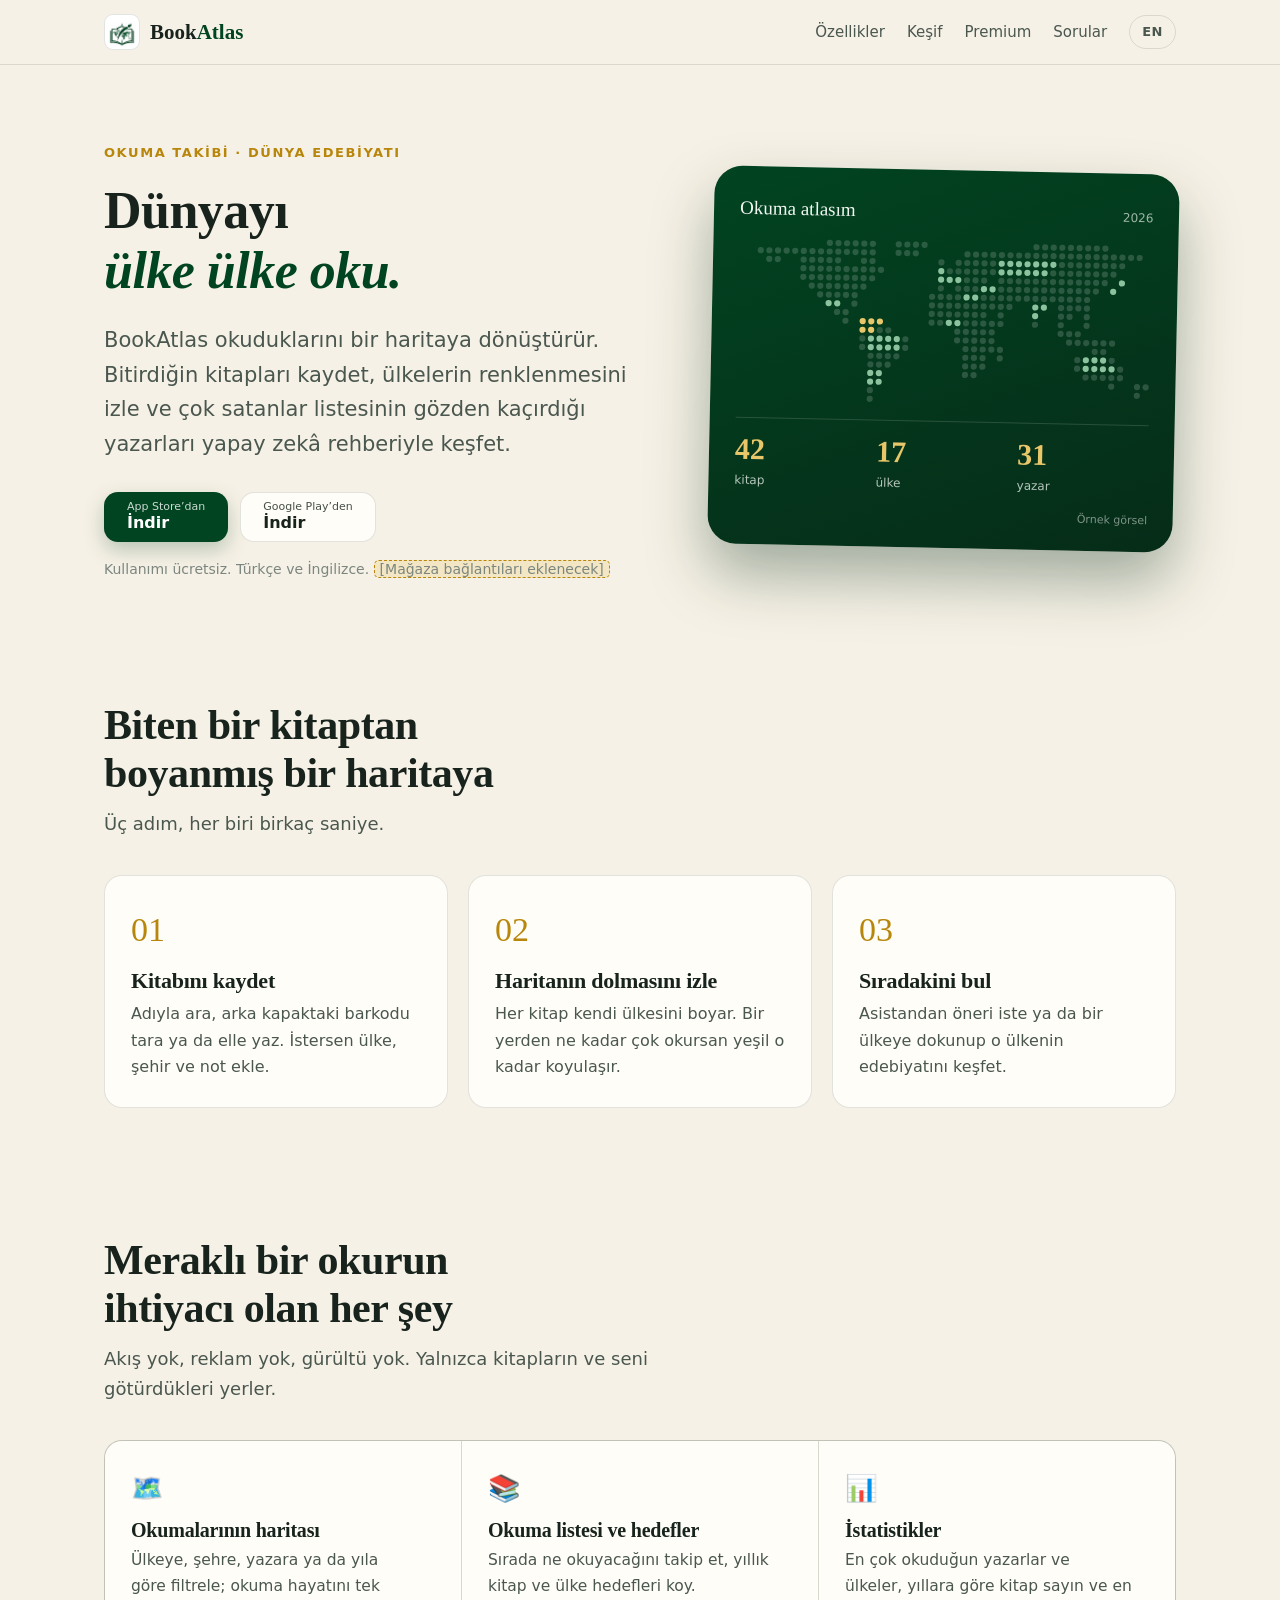
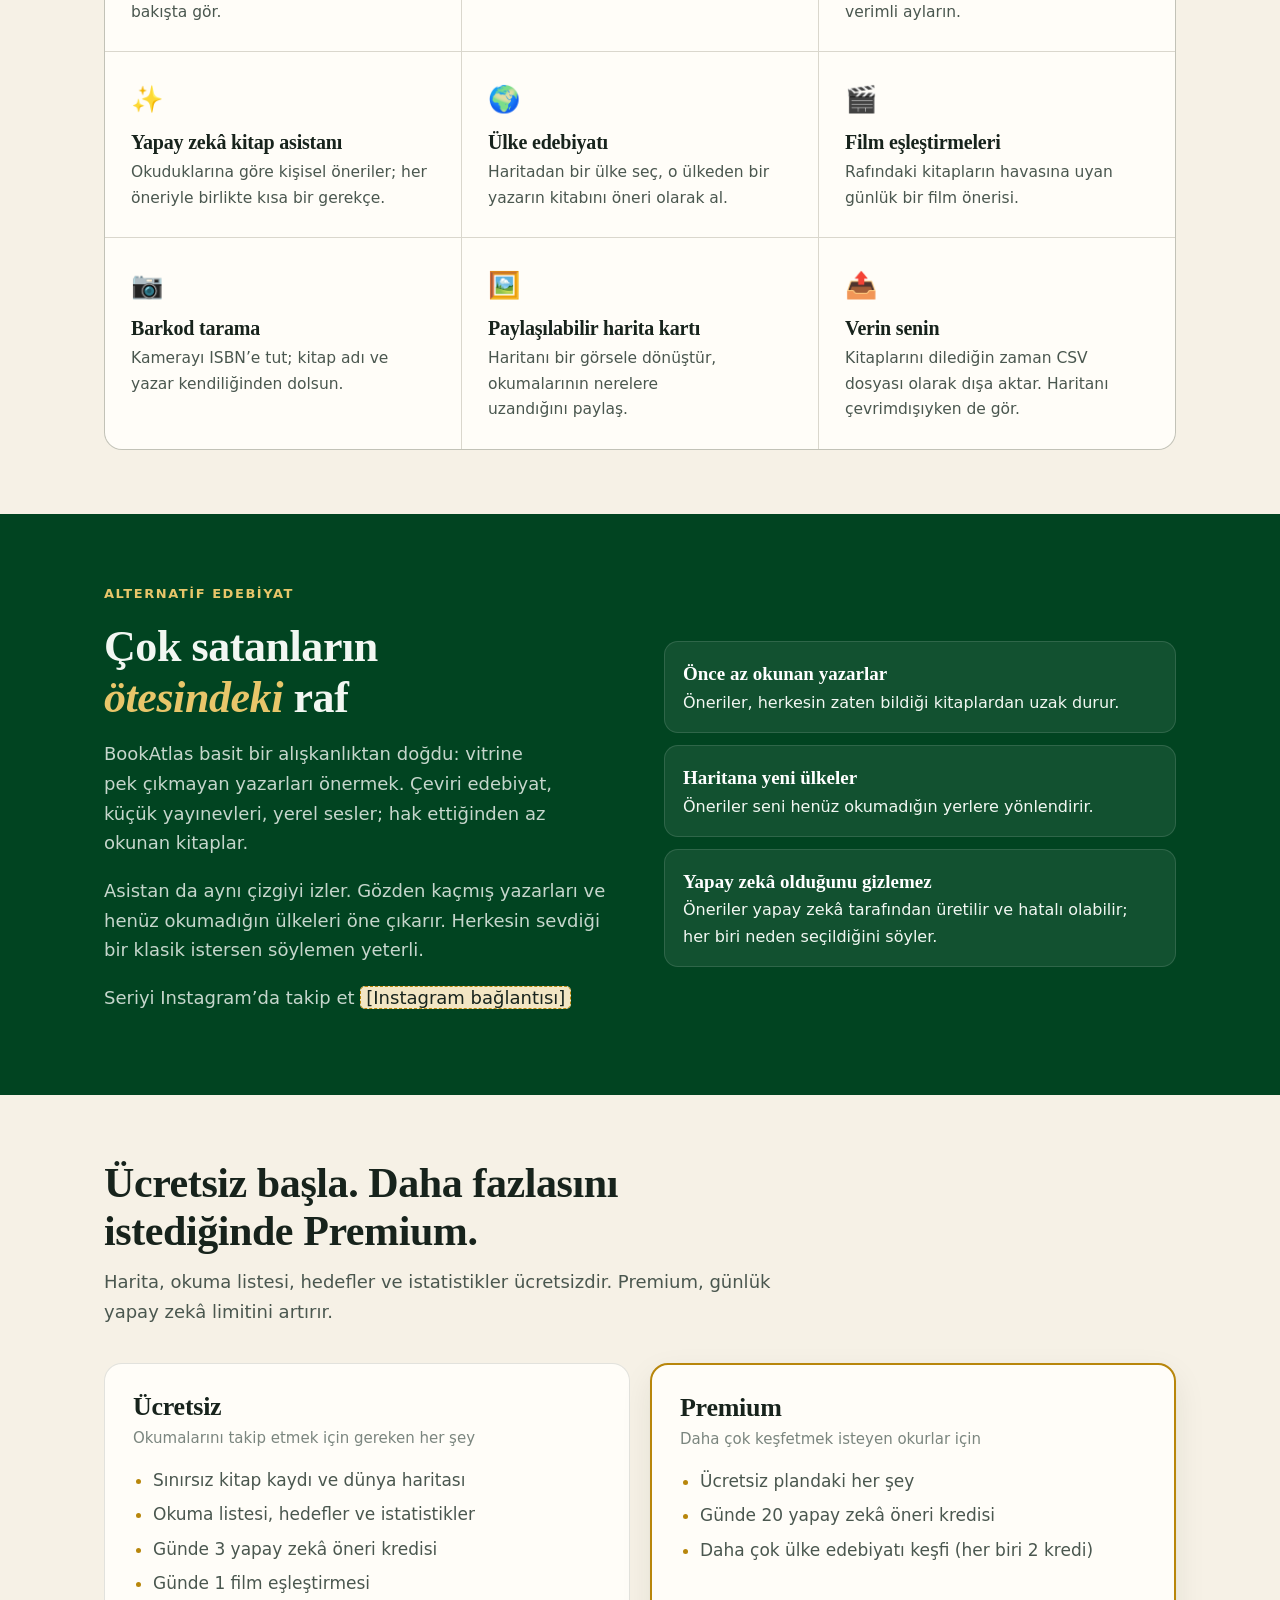
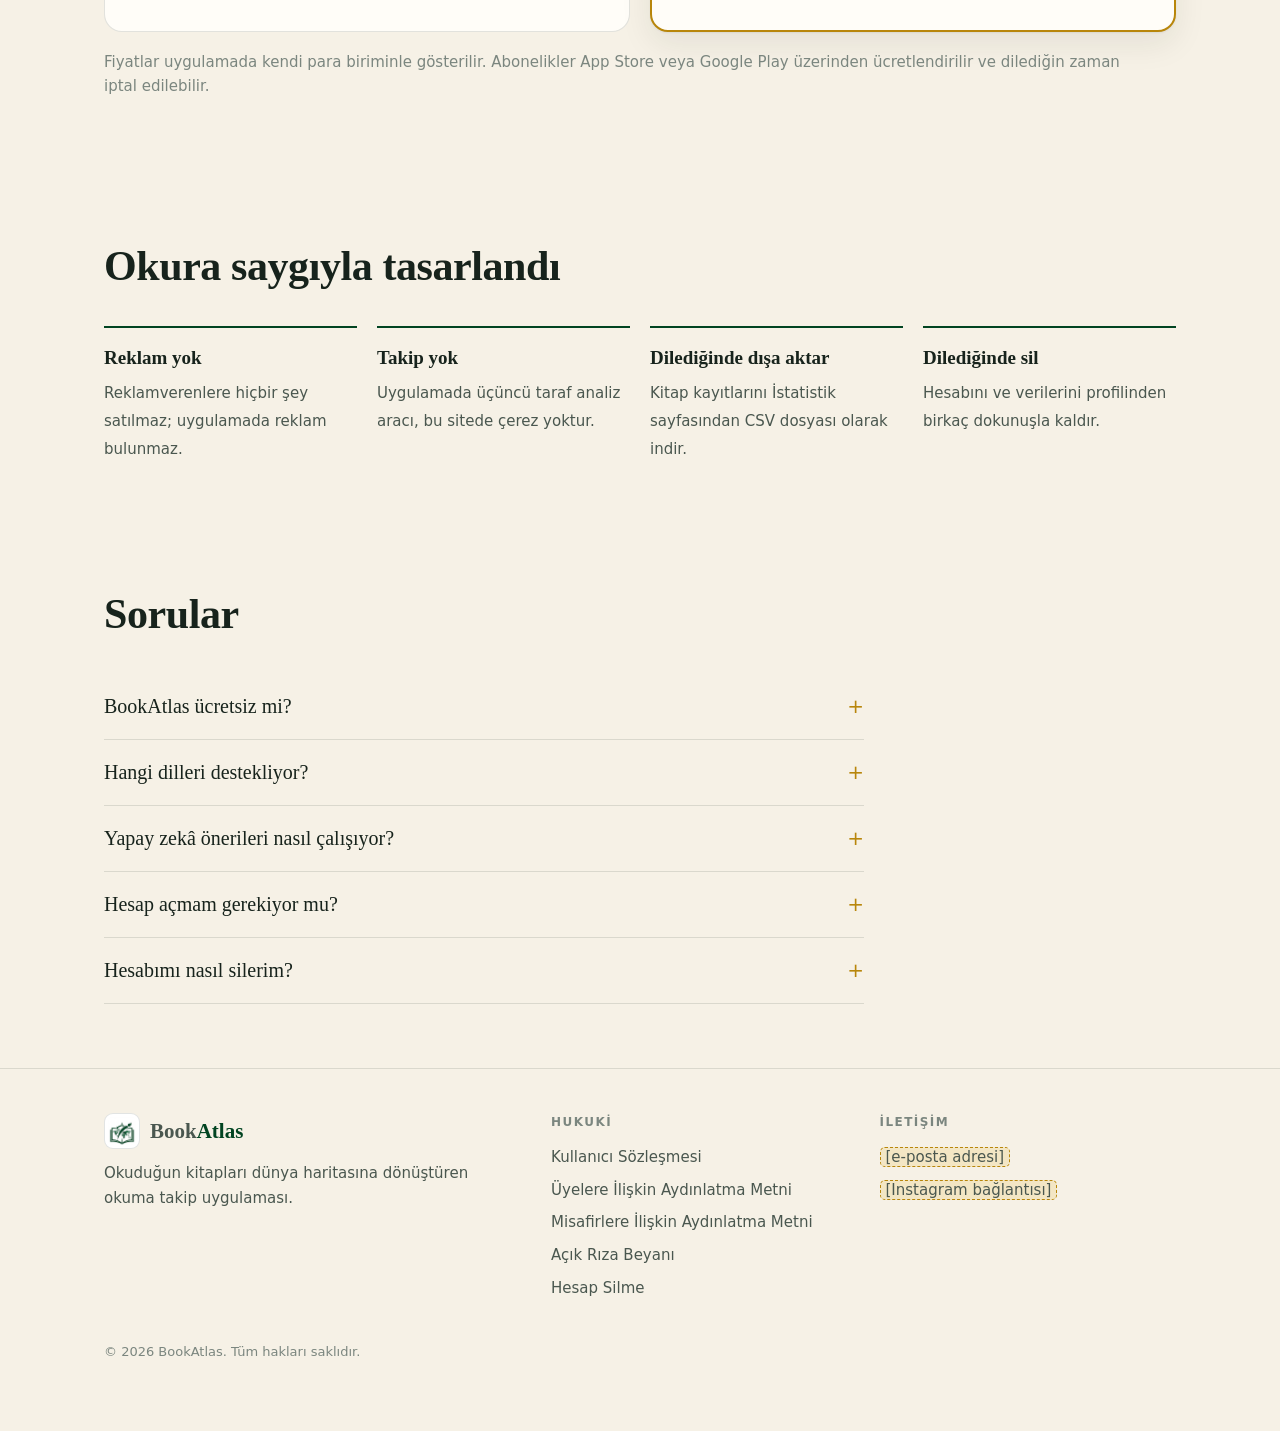
==== tr/index.html @ 4cd2709d "Web sitesi ve yenilenmis hukuki metinler (taslak) - Ingilizce ve Turkce acilis sayfasi; cerez, anali" ====
<!DOCTYPE html>
<html lang="tr">
<head>
<meta charset="utf-8">
<meta name="viewport" content="width=device-width, initial-scale=1">
<title>BookAtlas — Dünyayı ülke ülke oku</title>
<meta name="description" content="Okuduğun kitapları kaydet, dünya haritasının boyanmasını izle ve dünyanın dört bir yanından gözden kaçmış yazarları keşfet.">
<meta property="og:title" content="BookAtlas — Dünyayı ülke ülke oku">
<meta property="og:description" content="Okuduğun kitapları kaydet, dünya haritasının boyanmasını izle ve dünyanın dört bir yanından gözden kaçmış yazarları keşfet.">
<meta property="og:type" content="website">
<meta property="og:image" content="../assets/logo.png">
<meta name="theme-color" content="#014421">
<link rel="icon" href="../assets/icon.png">
<link rel="stylesheet" href="../assets/site.css">
<link rel="alternate" hreflang="en" href="../">
<link rel="alternate" hreflang="tr" href="./">
</head>
<body>
<a class="skip" href="#main">İçeriğe geç</a>

<header class="nav">
  <div class="wrap">
    <a class="brand" href="../tr/"><img src="../assets/icon.png" alt="" width="36" height="36"><span>Book<b>Atlas</b></span></a>
    <nav class="nav-links" aria-label="BookAtlas">
      <a href="#features">Özellikler</a><a href="#discover">Keşif</a><a href="#premium">Premium</a><a href="#faq">Sorular</a>
      <a class="lang" href="../?lang=en" lang="en" aria-label="English">EN</a>
    </nav>
  </div>
</header>
<main id="main">

<section class="hero">
  <div class="wrap">
    <div>
      <span class="eyebrow">Okuma takibi · Dünya edebiyatı</span>
      <h1>Dünyayı<br><em>ülke ülke oku.</em></h1>
      <p class="lede">BookAtlas okuduklarını bir haritaya dönüştürür. Bitirdiğin kitapları kaydet, ülkelerin renklenmesini izle ve çok satanlar listesinin gözden kaçırdığı yazarları yapay zekâ rehberiyle keşfet.</p>
      <div class="cta" id="download">
        <span class="btn btn-primary" aria-disabled="true"><span><small>App Store’dan</small>İndir</span></span>
        <span class="btn btn-ghost" aria-disabled="true"><span><small>Google Play’den</small>İndir</span></span>
      </div>
      <p class="cta-note">Kullanımı ücretsiz. Türkçe ve İngilizce. <mark class="todo">[Mağaza bağlantıları eklenecek]</mark></p>
    </div>
    <figure class="map-card" style="margin:0">
      <header>Okuma atlasım <span>2026</span></header>
      <svg viewBox="0 0 480 190" role="img" aria-hidden="true" focusable="false"><circle cx="105" cy="5" r="3.6" fill="#ffffff" fill-opacity="0.16"/><circle cx="115" cy="5" r="3.6" fill="#ffffff" fill-opacity="0.16"/><circle cx="125" cy="5" r="3.6" fill="#ffffff" fill-opacity="0.16"/><circle cx="135" cy="5" r="3.6" fill="#ffffff" fill-opacity="0.16"/><circle cx="145" cy="5" r="3.6" fill="#ffffff" fill-opacity="0.16"/><circle cx="155" cy="5" r="3.6" fill="#ffffff" fill-opacity="0.16"/><circle cx="185" cy="5" r="3.6" fill="#ffffff" fill-opacity="0.16"/><circle cx="195" cy="5" r="3.6" fill="#ffffff" fill-opacity="0.16"/><circle cx="205" cy="5" r="3.6" fill="#ffffff" fill-opacity="0.16"/><circle cx="215" cy="5" r="3.6" fill="#ffffff" fill-opacity="0.16"/><circle cx="345" cy="5" r="3.6" fill="#ffffff" fill-opacity="0.16"/><circle cx="355" cy="5" r="3.6" fill="#ffffff" fill-opacity="0.16"/><circle cx="365" cy="5" r="3.6" fill="#ffffff" fill-opacity="0.16"/><circle cx="375" cy="5" r="3.6" fill="#ffffff" fill-opacity="0.16"/><circle cx="385" cy="5" r="3.6" fill="#ffffff" fill-opacity="0.16"/><circle cx="395" cy="5" r="3.6" fill="#ffffff" fill-opacity="0.16"/><circle cx="405" cy="5" r="3.6" fill="#ffffff" fill-opacity="0.16"/><circle cx="415" cy="5" r="3.6" fill="#ffffff" fill-opacity="0.16"/><circle cx="425" cy="5" r="3.6" fill="#ffffff" fill-opacity="0.16"/><circle cx="25" cy="15" r="3.6" fill="#ffffff" fill-opacity="0.16"/><circle cx="35" cy="15" r="3.6" fill="#ffffff" fill-opacity="0.16"/><circle cx="45" cy="15" r="3.6" fill="#ffffff" fill-opacity="0.16"/><circle cx="55" cy="15" r="3.6" fill="#ffffff" fill-opacity="0.16"/><circle cx="65" cy="15" r="3.6" fill="#ffffff" fill-opacity="0.16"/><circle cx="75" cy="15" r="3.6" fill="#ffffff" fill-opacity="0.16"/><circle cx="85" cy="15" r="3.6" fill="#ffffff" fill-opacity="0.16"/><circle cx="95" cy="15" r="3.6" fill="#ffffff" fill-opacity="0.16"/><circle cx="105" cy="15" r="3.6" fill="#ffffff" fill-opacity="0.16"/><circle cx="115" cy="15" r="3.6" fill="#ffffff" fill-opacity="0.16"/><circle cx="125" cy="15" r="3.6" fill="#ffffff" fill-opacity="0.16"/><circle cx="135" cy="15" r="3.6" fill="#ffffff" fill-opacity="0.16"/><circle cx="145" cy="15" r="3.6" fill="#ffffff" fill-opacity="0.16"/><circle cx="155" cy="15" r="3.6" fill="#ffffff" fill-opacity="0.16"/><circle cx="185" cy="15" r="3.6" fill="#ffffff" fill-opacity="0.16"/><circle cx="195" cy="15" r="3.6" fill="#ffffff" fill-opacity="0.16"/><circle cx="205" cy="15" r="3.6" fill="#ffffff" fill-opacity="0.16"/><circle cx="265" cy="15" r="3.6" fill="#ffffff" fill-opacity="0.16"/><circle cx="275" cy="15" r="3.6" fill="#ffffff" fill-opacity="0.16"/><circle cx="285" cy="15" r="3.6" fill="#ffffff" fill-opacity="0.16"/><circle cx="295" cy="15" r="3.6" fill="#ffffff" fill-opacity="0.16"/><circle cx="305" cy="15" r="3.6" fill="#ffffff" fill-opacity="0.16"/><circle cx="315" cy="15" r="3.6" fill="#ffffff" fill-opacity="0.16"/><circle cx="325" cy="15" r="3.6" fill="#ffffff" fill-opacity="0.16"/><circle cx="335" cy="15" r="3.6" fill="#ffffff" fill-opacity="0.16"/><circle cx="345" cy="15" r="3.6" fill="#ffffff" fill-opacity="0.16"/><circle cx="355" cy="15" r="3.6" fill="#ffffff" fill-opacity="0.16"/><circle cx="365" cy="15" r="3.6" fill="#ffffff" fill-opacity="0.16"/><circle cx="375" cy="15" r="3.6" fill="#ffffff" fill-opacity="0.16"/><circle cx="385" cy="15" r="3.6" fill="#ffffff" fill-opacity="0.16"/><circle cx="395" cy="15" r="3.6" fill="#ffffff" fill-opacity="0.16"/><circle cx="405" cy="15" r="3.6" fill="#ffffff" fill-opacity="0.16"/><circle cx="415" cy="15" r="3.6" fill="#ffffff" fill-opacity="0.16"/><circle cx="425" cy="15" r="3.6" fill="#ffffff" fill-opacity="0.16"/><circle cx="435" cy="15" r="3.6" fill="#ffffff" fill-opacity="0.16"/><circle cx="445" cy="15" r="3.6" fill="#ffffff" fill-opacity="0.16"/><circle cx="455" cy="15" r="3.6" fill="#ffffff" fill-opacity="0.16"/><circle cx="465" cy="15" r="3.6" fill="#ffffff" fill-opacity="0.16"/><circle cx="35" cy="25" r="3.6" fill="#ffffff" fill-opacity="0.16"/><circle cx="45" cy="25" r="3.6" fill="#ffffff" fill-opacity="0.16"/><circle cx="75" cy="25" r="3.6" fill="#ffffff" fill-opacity="0.16"/><circle cx="85" cy="25" r="3.6" fill="#ffffff" fill-opacity="0.16"/><circle cx="95" cy="25" r="3.6" fill="#ffffff" fill-opacity="0.16"/><circle cx="105" cy="25" r="3.6" fill="#ffffff" fill-opacity="0.16"/><circle cx="115" cy="25" r="3.6" fill="#ffffff" fill-opacity="0.16"/><circle cx="145" cy="25" r="3.6" fill="#ffffff" fill-opacity="0.16"/><circle cx="155" cy="25" r="3.6" fill="#ffffff" fill-opacity="0.16"/><circle cx="235" cy="25" r="3.6" fill="#ffffff" fill-opacity="0.16"/><circle cx="255" cy="25" r="3.6" fill="#ffffff" fill-opacity="0.16"/><circle cx="265" cy="25" r="3.6" fill="#ffffff" fill-opacity="0.16"/><circle cx="275" cy="25" r="3.6" fill="#ffffff" fill-opacity="0.16"/><circle cx="285" cy="25" r="3.6" fill="#ffffff" fill-opacity="0.16"/><circle cx="295" cy="25" r="3.6" fill="#ffffff" fill-opacity="0.16"/><circle cx="305" cy="25" r="3.6" fill="#8dc29e" fill-opacity="1"/><circle cx="315" cy="25" r="3.6" fill="#8dc29e" fill-opacity="1"/><circle cx="325" cy="25" r="3.6" fill="#8dc29e" fill-opacity="1"/><circle cx="335" cy="25" r="3.6" fill="#8dc29e" fill-opacity="1"/><circle cx="345" cy="25" r="3.6" fill="#8dc29e" fill-opacity="1"/><circle cx="355" cy="25" r="3.6" fill="#8dc29e" fill-opacity="1"/><circle cx="365" cy="25" r="3.6" fill="#8dc29e" fill-opacity="1"/><circle cx="375" cy="25" r="3.6" fill="#ffffff" fill-opacity="0.16"/><circle cx="385" cy="25" r="3.6" fill="#ffffff" fill-opacity="0.16"/><circle cx="395" cy="25" r="3.6" fill="#ffffff" fill-opacity="0.16"/><circle cx="405" cy="25" r="3.6" fill="#ffffff" fill-opacity="0.16"/><circle cx="415" cy="25" r="3.6" fill="#ffffff" fill-opacity="0.16"/><circle cx="425" cy="25" r="3.6" fill="#ffffff" fill-opacity="0.16"/><circle cx="435" cy="25" r="3.6" fill="#ffffff" fill-opacity="0.16"/><circle cx="445" cy="25" r="3.6" fill="#ffffff" fill-opacity="0.16"/><circle cx="75" cy="35" r="3.6" fill="#ffffff" fill-opacity="0.16"/><circle cx="85" cy="35" r="3.6" fill="#ffffff" fill-opacity="0.16"/><circle cx="95" cy="35" r="3.6" fill="#ffffff" fill-opacity="0.16"/><circle cx="105" cy="35" r="3.6" fill="#ffffff" fill-opacity="0.16"/><circle cx="115" cy="35" r="3.6" fill="#ffffff" fill-opacity="0.16"/><circle cx="125" cy="35" r="3.6" fill="#ffffff" fill-opacity="0.16"/><circle cx="135" cy="35" r="3.6" fill="#ffffff" fill-opacity="0.16"/><circle cx="145" cy="35" r="3.6" fill="#ffffff" fill-opacity="0.16"/><circle cx="155" cy="35" r="3.6" fill="#ffffff" fill-opacity="0.16"/><circle cx="165" cy="35" r="3.6" fill="#ffffff" fill-opacity="0.16"/><circle cx="235" cy="35" r="3.6" fill="#8dc29e" fill-opacity="1"/><circle cx="245" cy="35" r="3.6" fill="#ffffff" fill-opacity="0.16"/><circle cx="255" cy="35" r="3.6" fill="#ffffff" fill-opacity="0.16"/><circle cx="265" cy="35" r="3.6" fill="#ffffff" fill-opacity="0.16"/><circle cx="275" cy="35" r="3.6" fill="#ffffff" fill-opacity="0.16"/><circle cx="285" cy="35" r="3.6" fill="#ffffff" fill-opacity="0.16"/><circle cx="295" cy="35" r="3.6" fill="#ffffff" fill-opacity="0.16"/><circle cx="305" cy="35" r="3.6" fill="#8dc29e" fill-opacity="1"/><circle cx="315" cy="35" r="3.6" fill="#8dc29e" fill-opacity="1"/><circle cx="325" cy="35" r="3.6" fill="#8dc29e" fill-opacity="1"/><circle cx="335" cy="35" r="3.6" fill="#8dc29e" fill-opacity="1"/><circle cx="345" cy="35" r="3.6" fill="#8dc29e" fill-opacity="1"/><circle cx="355" cy="35" r="3.6" fill="#8dc29e" fill-opacity="1"/><circle cx="365" cy="35" r="3.6" fill="#ffffff" fill-opacity="0.16"/><circle cx="375" cy="35" r="3.6" fill="#ffffff" fill-opacity="0.16"/><circle cx="385" cy="35" r="3.6" fill="#ffffff" fill-opacity="0.16"/><circle cx="395" cy="35" r="3.6" fill="#ffffff" fill-opacity="0.16"/><circle cx="405" cy="35" r="3.6" fill="#ffffff" fill-opacity="0.16"/><circle cx="415" cy="35" r="3.6" fill="#ffffff" fill-opacity="0.16"/><circle cx="425" cy="35" r="3.6" fill="#ffffff" fill-opacity="0.16"/><circle cx="435" cy="35" r="3.6" fill="#ffffff" fill-opacity="0.16"/><circle cx="75" cy="45" r="3.6" fill="#ffffff" fill-opacity="0.16"/><circle cx="85" cy="45" r="3.6" fill="#ffffff" fill-opacity="0.16"/><circle cx="95" cy="45" r="3.6" fill="#ffffff" fill-opacity="0.16"/><circle cx="105" cy="45" r="3.6" fill="#ffffff" fill-opacity="0.16"/><circle cx="115" cy="45" r="3.6" fill="#ffffff" fill-opacity="0.16"/><circle cx="125" cy="45" r="3.6" fill="#ffffff" fill-opacity="0.16"/><circle cx="135" cy="45" r="3.6" fill="#ffffff" fill-opacity="0.16"/><circle cx="145" cy="45" r="3.6" fill="#ffffff" fill-opacity="0.16"/><circle cx="155" cy="45" r="3.6" fill="#ffffff" fill-opacity="0.16"/><circle cx="235" cy="45" r="3.6" fill="#8dc29e" fill-opacity="1"/><circle cx="245" cy="45" r="3.6" fill="#8dc29e" fill-opacity="1"/><circle cx="255" cy="45" r="3.6" fill="#8dc29e" fill-opacity="1"/><circle cx="265" cy="45" r="3.6" fill="#ffffff" fill-opacity="0.16"/><circle cx="275" cy="45" r="3.6" fill="#ffffff" fill-opacity="0.16"/><circle cx="285" cy="45" r="3.6" fill="#ffffff" fill-opacity="0.16"/><circle cx="305" cy="45" r="3.6" fill="#ffffff" fill-opacity="0.16"/><circle cx="315" cy="45" r="3.6" fill="#ffffff" fill-opacity="0.16"/><circle cx="325" cy="45" r="3.6" fill="#ffffff" fill-opacity="0.16"/><circle cx="335" cy="45" r="3.6" fill="#ffffff" fill-opacity="0.16"/><circle cx="345" cy="45" r="3.6" fill="#ffffff" fill-opacity="0.16"/><circle cx="355" cy="45" r="3.6" fill="#ffffff" fill-opacity="0.16"/><circle cx="365" cy="45" r="3.6" fill="#ffffff" fill-opacity="0.16"/><circle cx="375" cy="45" r="3.6" fill="#ffffff" fill-opacity="0.16"/><circle cx="385" cy="45" r="3.6" fill="#ffffff" fill-opacity="0.16"/><circle cx="395" cy="45" r="3.6" fill="#ffffff" fill-opacity="0.16"/><circle cx="405" cy="45" r="3.6" fill="#ffffff" fill-opacity="0.16"/><circle cx="415" cy="45" r="3.6" fill="#ffffff" fill-opacity="0.16"/><circle cx="425" cy="45" r="3.6" fill="#ffffff" fill-opacity="0.16"/><circle cx="445" cy="45" r="3.6" fill="#8dc29e" fill-opacity="1"/><circle cx="85" cy="55" r="3.6" fill="#ffffff" fill-opacity="0.16"/><circle cx="95" cy="55" r="3.6" fill="#ffffff" fill-opacity="0.16"/><circle cx="105" cy="55" r="3.6" fill="#ffffff" fill-opacity="0.16"/><circle cx="115" cy="55" r="3.6" fill="#ffffff" fill-opacity="0.16"/><circle cx="125" cy="55" r="3.6" fill="#ffffff" fill-opacity="0.16"/><circle cx="135" cy="55" r="3.6" fill="#ffffff" fill-opacity="0.16"/><circle cx="145" cy="55" r="3.6" fill="#ffffff" fill-opacity="0.16"/><circle cx="235" cy="55" r="3.6" fill="#ffffff" fill-opacity="0.16"/><circle cx="255" cy="55" r="3.6" fill="#ffffff" fill-opacity="0.16"/><circle cx="265" cy="55" r="3.6" fill="#ffffff" fill-opacity="0.16"/><circle cx="275" cy="55" r="3.6" fill="#ffffff" fill-opacity="0.16"/><circle cx="285" cy="55" r="3.6" fill="#8dc29e" fill-opacity="1"/><circle cx="295" cy="55" r="3.6" fill="#8dc29e" fill-opacity="1"/><circle cx="305" cy="55" r="3.6" fill="#ffffff" fill-opacity="0.16"/><circle cx="315" cy="55" r="3.6" fill="#ffffff" fill-opacity="0.16"/><circle cx="325" cy="55" r="3.6" fill="#ffffff" fill-opacity="0.16"/><circle cx="335" cy="55" r="3.6" fill="#ffffff" fill-opacity="0.16"/><circle cx="345" cy="55" r="3.6" fill="#ffffff" fill-opacity="0.16"/><circle cx="355" cy="55" r="3.6" fill="#ffffff" fill-opacity="0.16"/><circle cx="365" cy="55" r="3.6" fill="#ffffff" fill-opacity="0.16"/><circle cx="375" cy="55" r="3.6" fill="#ffffff" fill-opacity="0.16"/><circle cx="385" cy="55" r="3.6" fill="#ffffff" fill-opacity="0.16"/><circle cx="395" cy="55" r="3.6" fill="#ffffff" fill-opacity="0.16"/><circle cx="405" cy="55" r="3.6" fill="#ffffff" fill-opacity="0.16"/><circle cx="415" cy="55" r="3.6" fill="#ffffff" fill-opacity="0.16"/><circle cx="435" cy="55" r="3.6" fill="#8dc29e" fill-opacity="1"/><circle cx="95" cy="65" r="3.6" fill="#ffffff" fill-opacity="0.16"/><circle cx="105" cy="65" r="3.6" fill="#ffffff" fill-opacity="0.16"/><circle cx="115" cy="65" r="3.6" fill="#ffffff" fill-opacity="0.16"/><circle cx="125" cy="65" r="3.6" fill="#ffffff" fill-opacity="0.16"/><circle cx="135" cy="65" r="3.6" fill="#ffffff" fill-opacity="0.16"/><circle cx="225" cy="65" r="3.6" fill="#ffffff" fill-opacity="0.16"/><circle cx="235" cy="65" r="3.6" fill="#ffffff" fill-opacity="0.16"/><circle cx="245" cy="65" r="3.6" fill="#ffffff" fill-opacity="0.16"/><circle cx="255" cy="65" r="3.6" fill="#ffffff" fill-opacity="0.16"/><circle cx="265" cy="65" r="3.6" fill="#8dc29e" fill-opacity="1"/><circle cx="275" cy="65" r="3.6" fill="#8dc29e" fill-opacity="1"/><circle cx="285" cy="65" r="3.6" fill="#ffffff" fill-opacity="0.16"/><circle cx="295" cy="65" r="3.6" fill="#ffffff" fill-opacity="0.16"/><circle cx="305" cy="65" r="3.6" fill="#ffffff" fill-opacity="0.16"/><circle cx="315" cy="65" r="3.6" fill="#ffffff" fill-opacity="0.16"/><circle cx="325" cy="65" r="3.6" fill="#ffffff" fill-opacity="0.16"/><circle cx="335" cy="65" r="3.6" fill="#ffffff" fill-opacity="0.16"/><circle cx="345" cy="65" r="3.6" fill="#ffffff" fill-opacity="0.16"/><circle cx="355" cy="65" r="3.6" fill="#ffffff" fill-opacity="0.16"/><circle cx="365" cy="65" r="3.6" fill="#ffffff" fill-opacity="0.16"/><circle cx="375" cy="65" r="3.6" fill="#ffffff" fill-opacity="0.16"/><circle cx="385" cy="65" r="3.6" fill="#ffffff" fill-opacity="0.16"/><circle cx="395" cy="65" r="3.6" fill="#ffffff" fill-opacity="0.16"/><circle cx="405" cy="65" r="3.6" fill="#ffffff" fill-opacity="0.16"/><circle cx="105" cy="75" r="3.6" fill="#8dc29e" fill-opacity="1"/><circle cx="115" cy="75" r="3.6" fill="#8dc29e" fill-opacity="1"/><circle cx="135" cy="75" r="3.6" fill="#ffffff" fill-opacity="0.16"/><circle cx="225" cy="75" r="3.6" fill="#ffffff" fill-opacity="0.16"/><circle cx="235" cy="75" r="3.6" fill="#ffffff" fill-opacity="0.16"/><circle cx="245" cy="75" r="3.6" fill="#ffffff" fill-opacity="0.16"/><circle cx="255" cy="75" r="3.6" fill="#ffffff" fill-opacity="0.16"/><circle cx="265" cy="75" r="3.6" fill="#ffffff" fill-opacity="0.16"/><circle cx="275" cy="75" r="3.6" fill="#ffffff" fill-opacity="0.16"/><circle cx="285" cy="75" r="3.6" fill="#ffffff" fill-opacity="0.16"/><circle cx="295" cy="75" r="3.6" fill="#ffffff" fill-opacity="0.16"/><circle cx="305" cy="75" r="3.6" fill="#ffffff" fill-opacity="0.16"/><circle cx="315" cy="75" r="3.6" fill="#ffffff" fill-opacity="0.16"/><circle cx="345" cy="75" r="3.6" fill="#8dc29e" fill-opacity="1"/><circle cx="355" cy="75" r="3.6" fill="#8dc29e" fill-opacity="1"/><circle cx="375" cy="75" r="3.6" fill="#ffffff" fill-opacity="0.16"/><circle cx="385" cy="75" r="3.6" fill="#ffffff" fill-opacity="0.16"/><circle cx="395" cy="75" r="3.6" fill="#ffffff" fill-opacity="0.16"/><circle cx="405" cy="75" r="3.6" fill="#ffffff" fill-opacity="0.16"/><circle cx="115" cy="85" r="3.6" fill="#ffffff" fill-opacity="0.16"/><circle cx="125" cy="85" r="3.6" fill="#ffffff" fill-opacity="0.16"/><circle cx="225" cy="85" r="3.6" fill="#ffffff" fill-opacity="0.16"/><circle cx="235" cy="85" r="3.6" fill="#ffffff" fill-opacity="0.16"/><circle cx="245" cy="85" r="3.6" fill="#ffffff" fill-opacity="0.16"/><circle cx="255" cy="85" r="3.6" fill="#ffffff" fill-opacity="0.16"/><circle cx="265" cy="85" r="3.6" fill="#ffffff" fill-opacity="0.16"/><circle cx="275" cy="85" r="3.6" fill="#ffffff" fill-opacity="0.16"/><circle cx="285" cy="85" r="3.6" fill="#ffffff" fill-opacity="0.16"/><circle cx="305" cy="85" r="3.6" fill="#ffffff" fill-opacity="0.16"/><circle cx="345" cy="85" r="3.6" fill="#8dc29e" fill-opacity="1"/><circle cx="375" cy="85" r="3.6" fill="#ffffff" fill-opacity="0.16"/><circle cx="385" cy="85" r="3.6" fill="#ffffff" fill-opacity="0.16"/><circle cx="405" cy="85" r="3.6" fill="#ffffff" fill-opacity="0.16"/><circle cx="125" cy="95" r="3.6" fill="#ffffff" fill-opacity="0.16"/><circle cx="145" cy="95" r="3.6" fill="#e8c66a" fill-opacity="1"/><circle cx="155" cy="95" r="3.6" fill="#e8c66a" fill-opacity="1"/><circle cx="165" cy="95" r="3.6" fill="#e8c66a" fill-opacity="1"/><circle cx="225" cy="95" r="3.6" fill="#ffffff" fill-opacity="0.16"/><circle cx="235" cy="95" r="3.6" fill="#ffffff" fill-opacity="0.16"/><circle cx="245" cy="95" r="3.6" fill="#8dc29e" fill-opacity="1"/><circle cx="255" cy="95" r="3.6" fill="#8dc29e" fill-opacity="1"/><circle cx="265" cy="95" r="3.6" fill="#ffffff" fill-opacity="0.16"/><circle cx="275" cy="95" r="3.6" fill="#ffffff" fill-opacity="0.16"/><circle cx="285" cy="95" r="3.6" fill="#ffffff" fill-opacity="0.16"/><circle cx="295" cy="95" r="3.6" fill="#ffffff" fill-opacity="0.16"/><circle cx="305" cy="95" r="3.6" fill="#ffffff" fill-opacity="0.16"/><circle cx="345" cy="95" r="3.6" fill="#ffffff" fill-opacity="0.16"/><circle cx="375" cy="95" r="3.6" fill="#ffffff" fill-opacity="0.16"/><circle cx="405" cy="95" r="3.6" fill="#ffffff" fill-opacity="0.16"/><circle cx="145" cy="105" r="3.6" fill="#e8c66a" fill-opacity="1"/><circle cx="155" cy="105" r="3.6" fill="#e8c66a" fill-opacity="1"/><circle cx="165" cy="105" r="3.6" fill="#ffffff" fill-opacity="0.16"/><circle cx="175" cy="105" r="3.6" fill="#ffffff" fill-opacity="0.16"/><circle cx="255" cy="105" r="3.6" fill="#ffffff" fill-opacity="0.16"/><circle cx="265" cy="105" r="3.6" fill="#ffffff" fill-opacity="0.16"/><circle cx="275" cy="105" r="3.6" fill="#ffffff" fill-opacity="0.16"/><circle cx="285" cy="105" r="3.6" fill="#ffffff" fill-opacity="0.16"/><circle cx="295" cy="105" r="3.6" fill="#ffffff" fill-opacity="0.16"/><circle cx="375" cy="105" r="3.6" fill="#ffffff" fill-opacity="0.16"/><circle cx="385" cy="105" r="3.6" fill="#ffffff" fill-opacity="0.16"/><circle cx="395" cy="105" r="3.6" fill="#ffffff" fill-opacity="0.16"/><circle cx="145" cy="115" r="3.6" fill="#ffffff" fill-opacity="0.16"/><circle cx="155" cy="115" r="3.6" fill="#8dc29e" fill-opacity="1"/><circle cx="165" cy="115" r="3.6" fill="#8dc29e" fill-opacity="1"/><circle cx="175" cy="115" r="3.6" fill="#8dc29e" fill-opacity="1"/><circle cx="185" cy="115" r="3.6" fill="#8dc29e" fill-opacity="1"/><circle cx="195" cy="115" r="3.6" fill="#ffffff" fill-opacity="0.16"/><circle cx="255" cy="115" r="3.6" fill="#ffffff" fill-opacity="0.16"/><circle cx="265" cy="115" r="3.6" fill="#ffffff" fill-opacity="0.16"/><circle cx="275" cy="115" r="3.6" fill="#ffffff" fill-opacity="0.16"/><circle cx="285" cy="115" r="3.6" fill="#ffffff" fill-opacity="0.16"/><circle cx="295" cy="115" r="3.6" fill="#ffffff" fill-opacity="0.16"/><circle cx="385" cy="115" r="3.6" fill="#ffffff" fill-opacity="0.16"/><circle cx="395" cy="115" r="3.6" fill="#ffffff" fill-opacity="0.16"/><circle cx="405" cy="115" r="3.6" fill="#ffffff" fill-opacity="0.16"/><circle cx="415" cy="115" r="3.6" fill="#ffffff" fill-opacity="0.16"/><circle cx="425" cy="115" r="3.6" fill="#ffffff" fill-opacity="0.16"/><circle cx="435" cy="115" r="3.6" fill="#ffffff" fill-opacity="0.16"/><circle cx="145" cy="125" r="3.6" fill="#ffffff" fill-opacity="0.16"/><circle cx="155" cy="125" r="3.6" fill="#8dc29e" fill-opacity="1"/><circle cx="165" cy="125" r="3.6" fill="#8dc29e" fill-opacity="1"/><circle cx="175" cy="125" r="3.6" fill="#8dc29e" fill-opacity="1"/><circle cx="185" cy="125" r="3.6" fill="#8dc29e" fill-opacity="1"/><circle cx="195" cy="125" r="3.6" fill="#ffffff" fill-opacity="0.16"/><circle cx="265" cy="125" r="3.6" fill="#ffffff" fill-opacity="0.16"/><circle cx="275" cy="125" r="3.6" fill="#ffffff" fill-opacity="0.16"/><circle cx="285" cy="125" r="3.6" fill="#ffffff" fill-opacity="0.16"/><circle cx="295" cy="125" r="3.6" fill="#ffffff" fill-opacity="0.16"/><circle cx="305" cy="125" r="3.6" fill="#ffffff" fill-opacity="0.16"/><circle cx="415" cy="125" r="3.6" fill="#ffffff" fill-opacity="0.16"/><circle cx="425" cy="125" r="3.6" fill="#ffffff" fill-opacity="0.16"/><circle cx="155" cy="135" r="3.6" fill="#ffffff" fill-opacity="0.16"/><circle cx="165" cy="135" r="3.6" fill="#ffffff" fill-opacity="0.16"/><circle cx="175" cy="135" r="3.6" fill="#ffffff" fill-opacity="0.16"/><circle cx="185" cy="135" r="3.6" fill="#ffffff" fill-opacity="0.16"/><circle cx="265" cy="135" r="3.6" fill="#ffffff" fill-opacity="0.16"/><circle cx="275" cy="135" r="3.6" fill="#ffffff" fill-opacity="0.16"/><circle cx="285" cy="135" r="3.6" fill="#ffffff" fill-opacity="0.16"/><circle cx="305" cy="135" r="3.6" fill="#ffffff" fill-opacity="0.16"/><circle cx="395" cy="135" r="3.6" fill="#ffffff" fill-opacity="0.16"/><circle cx="405" cy="135" r="3.6" fill="#8dc29e" fill-opacity="1"/><circle cx="415" cy="135" r="3.6" fill="#8dc29e" fill-opacity="1"/><circle cx="425" cy="135" r="3.6" fill="#8dc29e" fill-opacity="1"/><circle cx="435" cy="135" r="3.6" fill="#ffffff" fill-opacity="0.16"/><circle cx="155" cy="145" r="3.6" fill="#ffffff" fill-opacity="0.16"/><circle cx="165" cy="145" r="3.6" fill="#ffffff" fill-opacity="0.16"/><circle cx="175" cy="145" r="3.6" fill="#ffffff" fill-opacity="0.16"/><circle cx="265" cy="145" r="3.6" fill="#ffffff" fill-opacity="0.16"/><circle cx="275" cy="145" r="3.6" fill="#ffffff" fill-opacity="0.16"/><circle cx="285" cy="145" r="3.6" fill="#ffffff" fill-opacity="0.16"/><circle cx="395" cy="145" r="3.6" fill="#ffffff" fill-opacity="0.16"/><circle cx="405" cy="145" r="3.6" fill="#8dc29e" fill-opacity="1"/><circle cx="415" cy="145" r="3.6" fill="#8dc29e" fill-opacity="1"/><circle cx="425" cy="145" r="3.6" fill="#8dc29e" fill-opacity="1"/><circle cx="435" cy="145" r="3.6" fill="#8dc29e" fill-opacity="1"/><circle cx="445" cy="145" r="3.6" fill="#ffffff" fill-opacity="0.16"/><circle cx="155" cy="155" r="3.6" fill="#8dc29e" fill-opacity="1"/><circle cx="165" cy="155" r="3.6" fill="#8dc29e" fill-opacity="1"/><circle cx="265" cy="155" r="3.6" fill="#ffffff" fill-opacity="0.16"/><circle cx="275" cy="155" r="3.6" fill="#ffffff" fill-opacity="0.16"/><circle cx="405" cy="155" r="3.6" fill="#ffffff" fill-opacity="0.16"/><circle cx="415" cy="155" r="3.6" fill="#ffffff" fill-opacity="0.16"/><circle cx="425" cy="155" r="3.6" fill="#ffffff" fill-opacity="0.16"/><circle cx="435" cy="155" r="3.6" fill="#ffffff" fill-opacity="0.16"/><circle cx="445" cy="155" r="3.6" fill="#ffffff" fill-opacity="0.16"/><circle cx="155" cy="165" r="3.6" fill="#8dc29e" fill-opacity="1"/><circle cx="165" cy="165" r="3.6" fill="#8dc29e" fill-opacity="1"/><circle cx="435" cy="165" r="3.6" fill="#ffffff" fill-opacity="0.16"/><circle cx="465" cy="165" r="3.6" fill="#ffffff" fill-opacity="0.16"/><circle cx="475" cy="165" r="3.6" fill="#ffffff" fill-opacity="0.16"/><circle cx="155" cy="175" r="3.6" fill="#ffffff" fill-opacity="0.16"/><circle cx="465" cy="175" r="3.6" fill="#ffffff" fill-opacity="0.16"/><circle cx="155" cy="185" r="3.6" fill="#ffffff" fill-opacity="0.16"/></svg>
      <div class="map-stats"><div><b>42</b><span>kitap</span></div><div><b>17</b><span>ülke</span></div><div><b>31</b><span>yazar</span></div></div>
      <figcaption>Örnek görsel</figcaption>
    </figure>
  </div>
</section>

<section id="how">
  <div class="wrap">
    <div class="section-head"><h2>Biten bir kitaptan boyanmış bir haritaya</h2><p>Üç adım, her biri birkaç saniye.</p></div>
    <ol class="steps"><li><h3>Kitabını kaydet</h3><p>Adıyla ara, arka kapaktaki barkodu tara ya da elle yaz. İstersen ülke, şehir ve not ekle.</p></li><li><h3>Haritanın dolmasını izle</h3><p>Her kitap kendi ülkesini boyar. Bir yerden ne kadar çok okursan yeşil o kadar koyulaşır.</p></li><li><h3>Sıradakini bul</h3><p>Asistandan öneri iste ya da bir ülkeye dokunup o ülkenin edebiyatını keşfet.</p></li></ol>
  </div>
</section>

<section id="features">
  <div class="wrap">
    <div class="section-head"><h2>Meraklı bir okurun ihtiyacı olan her şey</h2><p>Akış yok, reklam yok, gürültü yok. Yalnızca kitapların ve seni götürdükleri yerler.</p></div>
    <div class="features"><article><div class="glyph" aria-hidden="true">🗺️</div><h3>Okumalarının haritası</h3><p>Ülkeye, şehre, yazara ya da yıla göre filtrele; okuma hayatını tek bakışta gör.</p></article><article><div class="glyph" aria-hidden="true">📚</div><h3>Okuma listesi ve hedefler</h3><p>Sırada ne okuyacağını takip et, yıllık kitap ve ülke hedefleri koy.</p></article><article><div class="glyph" aria-hidden="true">📊</div><h3>İstatistikler</h3><p>En çok okuduğun yazarlar ve ülkeler, yıllara göre kitap sayın ve en verimli ayların.</p></article><article><div class="glyph" aria-hidden="true">✨</div><h3>Yapay zekâ kitap asistanı</h3><p>Okuduklarına göre kişisel öneriler; her öneriyle birlikte kısa bir gerekçe.</p></article><article><div class="glyph" aria-hidden="true">🌍</div><h3>Ülke edebiyatı</h3><p>Haritadan bir ülke seç, o ülkeden bir yazarın kitabını öneri olarak al.</p></article><article><div class="glyph" aria-hidden="true">🎬</div><h3>Film eşleştirmeleri</h3><p>Rafındaki kitapların havasına uyan günlük bir film önerisi.</p></article><article><div class="glyph" aria-hidden="true">📷</div><h3>Barkod tarama</h3><p>Kamerayı ISBN’e tut; kitap adı ve yazar kendiliğinden dolsun.</p></article><article><div class="glyph" aria-hidden="true">🖼️</div><h3>Paylaşılabilir harita kartı</h3><p>Haritanı bir görsele dönüştür, okumalarının nerelere uzandığını paylaş.</p></article><article><div class="glyph" aria-hidden="true">📤</div><h3>Verin senin</h3><p>Kitaplarını dilediğin zaman CSV dosyası olarak dışa aktar. Haritanı çevrimdışıyken de gör.</p></article></div>
  </div>
</section>

<section class="band" id="discover">
  <div class="wrap">
    <div>
      <span class="eyebrow">Alternatif edebiyat</span>
      <h2>Çok satanların <em>ötesindeki</em> raf</h2>
      <p>BookAtlas basit bir alışkanlıktan doğdu: vitrine pek çıkmayan yazarları önermek. Çeviri edebiyat, küçük yayınevleri, yerel sesler; hak ettiğinden az okunan kitaplar.</p>
      <p>Asistan da aynı çizgiyi izler. Gözden kaçmış yazarları ve henüz okumadığın ülkeleri öne çıkarır. Herkesin sevdiği bir klasik istersen söylemen yeterli.</p>
      <p>Seriyi Instagram’da takip et <mark class="todo">[Instagram bağlantısı]</mark></p>
    </div>
    <ul class="shelf"><li><b>Önce az okunan yazarlar</b>Öneriler, herkesin zaten bildiği kitaplardan uzak durur.</li><li><b>Haritana yeni ülkeler</b>Öneriler seni henüz okumadığın yerlere yönlendirir.</li><li><b>Yapay zekâ olduğunu gizlemez</b>Öneriler yapay zekâ tarafından üretilir ve hatalı olabilir; her biri neden seçildiğini söyler.</li></ul>
  </div>
</section>

<section id="premium">
  <div class="wrap">
    <div class="section-head"><h2>Ücretsiz başla. Daha fazlasını istediğinde Premium.</h2><p>Harita, okuma listesi, hedefler ve istatistikler ücretsizdir. Premium, günlük yapay zekâ limitini artırır.</p></div>
    <div class="plans"><div class="plan"><h3>Ücretsiz</h3><p class="tag">Okumalarını takip etmek için gereken her şey</p><ul><li>Sınırsız kitap kaydı ve dünya haritası</li><li>Okuma listesi, hedefler ve istatistikler</li><li>Günde 3 yapay zekâ öneri kredisi</li><li>Günde 1 film eşleştirmesi</li></ul></div><div class="plan featured"><h3>Premium</h3><p class="tag">Daha çok keşfetmek isteyen okurlar için</p><ul><li>Ücretsiz plandaki her şey</li><li>Günde 20 yapay zekâ öneri kredisi</li><li>Daha çok ülke edebiyatı keşfi (her biri 2 kredi)</li></ul></div></div>
    <p style="margin-top:18px;color:var(--ink-faint);font-size:15px">Fiyatlar uygulamada kendi para biriminle gösterilir. Abonelikler App Store veya Google Play üzerinden ücretlendirilir ve dilediğin zaman iptal edilebilir.</p>
  </div>
</section>

<section id="privacy">
  <div class="wrap">
    <div class="section-head"><h2>Okura saygıyla tasarlandı</h2></div>
    <ul class="promise"><li><b>Reklam yok</b><span>Reklamverenlere hiçbir şey satılmaz; uygulamada reklam bulunmaz.</span></li><li><b>Takip yok</b><span>Uygulamada üçüncü taraf analiz aracı, bu sitede çerez yoktur.</span></li><li><b>Dilediğinde dışa aktar</b><span>Kitap kayıtlarını İstatistik sayfasından CSV dosyası olarak indir.</span></li><li><b>Dilediğinde sil</b><span>Hesabını ve verilerini profilinden birkaç dokunuşla kaldır.</span></li></ul>
  </div>
</section>

<section id="faq">
  <div class="wrap">
    <div class="section-head"><h2>Sorular</h2></div>
    <div class="faq"><details><summary>BookAtlas ücretsiz mi?</summary><p>Evet. Kitap kaydı, dünya haritası, okuma listesi, hedefler ve istatistikler ücretsizdir. Ücretsiz hesaplar günde 3 yapay zekâ öneri kredisi kullanır; Premium bunu 20’ye çıkarır.</p></details><details><summary>Hangi dilleri destekliyor?</summary><p>Uygulama Türkçe ve İngilizce kullanılabilir ve cihazının dilini izler. Kitaplarını istediğin dilde kaydedebilirsin.</p></details><details><summary>Yapay zekâ önerileri nasıl çalışıyor?</summary><p>Öneri istediğinde okuduğun kitapların adı, yazarı ve ülkesi, yazdığın istekle birlikte bir yapay zekâ modeline gönderilir. Adın ve e-posta adresin gönderilmez. Öneriler yapay zekâ tarafından üretilir ve hata içerebilir; satın almadan önce kitabı kontrol etmeni öneririz.</p></details><details><summary>Hesap açmam gerekiyor mu?</summary><p>Evet. Kitapların hesabında saklanır; böylece telefon değiştirdiğinde kaybolmaz.</p></details><details><summary>Hesabımı nasıl silerim?</summary><p>Uygulamada profilini aç ve Hesabı Sil seçeneğini kullan. Ayrıntılar <a href="hesap-silme.html">Hesap Silme</a> sayfasında.</p></details></div>
  </div>
</section>

</main>
<footer class="footer">
  <div class="wrap">
    <div>
      <a class="brand" href="../tr/"><img src="../assets/icon.png" alt="" width="36" height="36"><span>Book<b>Atlas</b></span></a>
      <p style="margin-top:12px;max-width:26em">Okuduğun kitapları dünya haritasına dönüştüren okuma takip uygulaması.</p>
    </div>
    <div>
      <h4>Hukuki</h4>
      <ul><li><a href="../tr/kullanici-sozlesmesi.html">Kullanıcı Sözleşmesi</a></li><li><a href="../tr/aydinlatma-metni-uyeler.html">Üyelere İlişkin Aydınlatma Metni</a></li><li><a href="../tr/aydinlatma-metni-misafirler.html">Misafirlere İlişkin Aydınlatma Metni</a></li><li><a href="../tr/acik-riza-beyani.html">Açık Rıza Beyanı</a></li><li><a href="../tr/hesap-silme.html">Hesap Silme</a></li></ul>
    </div>
    <div>
      <h4>İletişim</h4>
      <ul>
        <li><mark class="todo">[e-posta adresi]</mark></li>
        <li><mark class="todo">[Instagram bağlantısı]</mark></li>
      </ul>
    </div>
    <p class="fine">© 2026 BookAtlas. Tüm hakları saklıdır.</p>
  </div>
</footer>
</body>
</html>
---- assets/site.css ----
/* BookAtlas web sitesi — tek stil dosyası.
   Dış kaynak (font, betik, analitik) yüklenmez; ziyaretçi verisi üçüncü
   taraflara gitmez. */

:root {
  --bg: #f6f1e6;
  --paper: #fffdf8;
  --ink: #17231c;
  --ink-soft: #4a574f;
  --ink-faint: #7b867f;
  --green: #014421;
  --green-2: #0b5a32;
  --mint: #8dc29e;
  --mint-soft: #dcebdf;
  --gold: #b8860b;
  --gold-soft: #f3e6c4;
  --line: rgba(23, 35, 28, 0.12);
  --shadow: 0 1px 2px rgba(23, 35, 28, 0.06), 0 12px 32px rgba(23, 35, 28, 0.08);
  --radius: 18px;
  --serif: "Iowan Old Style", "Palatino Linotype", Palatino, "Book Antiqua",
    Georgia, "Times New Roman", serif;
  --sans: system-ui, -apple-system, "Segoe UI", Roboto, "Helvetica Neue", Arial,
    sans-serif;
  color-scheme: light dark;
}

@media (prefers-color-scheme: dark) {
  :root {
    --bg: #0e1612;
    --paper: #15201a;
    --ink: #ecf1ec;
    --ink-soft: #b4c0b8;
    --ink-faint: #85928a;
    --green: #9fd3ae;
    --green-2: #7fc194;
    --mint: #3f7d55;
    --mint-soft: #1c2f24;
    --gold: #e0b653;
    --gold-soft: #33290f;
    --line: rgba(236, 241, 236, 0.14);
    --shadow: 0 1px 2px rgba(0, 0, 0, 0.3), 0 12px 32px rgba(0, 0, 0, 0.35);
  }
}

* { box-sizing: border-box; }

html { -webkit-text-size-adjust: 100%; scroll-behavior: smooth; }

body {
  margin: 0;
  background: var(--bg);
  color: var(--ink);
  font-family: var(--sans);
  font-size: 17px;
  line-height: 1.65;
}

img, svg { max-width: 100%; display: block; }

a { color: var(--green-2); text-underline-offset: 3px; }
a:hover { color: var(--green); }

:focus-visible {
  outline: 3px solid var(--gold);
  outline-offset: 3px;
  border-radius: 6px;
}

h1, h2, h3 {
  font-family: var(--serif);
  font-weight: 600;
  line-height: 1.15;
  letter-spacing: -0.01em;
  margin: 0;
  text-wrap: balance;
}

p { margin: 0 0 1em; text-wrap: pretty; }

.wrap {
  width: 100%;
  max-width: 1120px;
  margin: 0 auto;
  padding: 0 24px;
}

.skip {
  position: absolute;
  left: -9999px;
}
.skip:focus {
  left: 16px;
  top: 16px;
  z-index: 10;
  background: var(--paper);
  padding: 8px 14px;
  border-radius: 10px;
}

/* ── Üst çubuk ─────────────────────────────────────────── */

.nav {
  position: sticky;
  top: 0;
  z-index: 5;
  background: color-mix(in srgb, var(--bg) 88%, transparent);
  backdrop-filter: blur(10px);
  -webkit-backdrop-filter: blur(10px);
  border-bottom: 1px solid var(--line);
}
.nav .wrap {
  display: flex;
  align-items: center;
  gap: 20px;
  min-height: 64px;
}
.brand {
  display: flex;
  align-items: center;
  gap: 10px;
  font-family: var(--serif);
  font-size: 21px;
  font-weight: 600;
  color: var(--ink);
  text-decoration: none;
  margin-right: auto;
}
.brand img {
  width: 36px;
  height: 36px;
  border-radius: 9px;
  background: #fff;
  padding: 3px;
  border: 1px solid var(--line);
}
.brand b { color: var(--green); font-weight: 700; }
.nav-links {
  display: flex;
  align-items: center;
  gap: 22px;
  font-size: 15px;
}
.nav-links a {
  color: var(--ink-soft);
  text-decoration: none;
}
.nav-links a:hover { color: var(--ink); }
.lang {
  border: 1px solid var(--line);
  border-radius: 999px;
  padding: 5px 12px;
  font-size: 13px;
  font-weight: 600;
  letter-spacing: 0.04em;
}
@media (max-width: 720px) {
  .nav-links a:not(.lang) { display: none; }
}

/* ── Düğmeler ──────────────────────────────────────────── */

.btn {
  display: inline-flex;
  align-items: center;
  justify-content: center;
  gap: 8px;
  min-height: 50px;
  padding: 0 22px;
  border-radius: 14px;
  font-weight: 600;
  font-size: 16px;
  text-decoration: none;
  border: 1px solid transparent;
  transition: transform 0.15s ease, box-shadow 0.15s ease;
}
.btn:hover { transform: translateY(-1px); }
.btn-primary {
  background: #014421;
  color: #fff;
  box-shadow: 0 8px 20px rgba(1, 68, 33, 0.25);
}
.btn-primary:hover { color: #fff; background: #0b5a32; }
.btn-ghost {
  border-color: var(--line);
  color: var(--ink);
  background: var(--paper);
}
.btn-ghost:hover { color: var(--ink); }
.btn small {
  display: block;
  font-size: 11px;
  font-weight: 500;
  opacity: 0.8;
  line-height: 1.1;
}
.btn span { text-align: left; line-height: 1.2; }

/* ── Kahraman bölüm ────────────────────────────────────── */

.hero { padding: 72px 0 56px; }
.hero .wrap {
  display: grid;
  grid-template-columns: minmax(0, 1.2fr) minmax(0, 1fr);
  gap: 48px;
  align-items: center;
}
.eyebrow {
  display: inline-block;
  font-size: 13px;
  font-weight: 700;
  letter-spacing: 0.12em;
  text-transform: uppercase;
  color: var(--gold);
  margin-bottom: 18px;
}
.hero h1 { font-size: clamp(36px, 4.4vw, 52px); }
.hero h1 em { font-style: italic; color: var(--green); }
.lede {
  font-size: clamp(18px, 2vw, 21px);
  color: var(--ink-soft);
  max-width: 34em;
  margin: 22px 0 30px;
}
.cta { display: flex; flex-wrap: wrap; gap: 12px; }
.cta-note { margin: 16px 0 0; font-size: 14px; color: var(--ink-faint); }

.map-card {
  background: linear-gradient(160deg, #014421 0%, #062c18 100%);
  color: #f2f7f2;
  border-radius: 28px;
  padding: 26px 26px 22px;
  box-shadow: 0 30px 60px rgba(1, 44, 22, 0.35);
  transform: rotate(1.2deg);
}
.map-card header {
  display: flex;
  justify-content: space-between;
  align-items: baseline;
  font-family: var(--serif);
  font-size: 19px;
  margin-bottom: 14px;
}
.map-card header span { font-family: var(--sans); font-size: 12px; opacity: 0.65; }
.map-card svg { width: 100%; height: auto; }
.map-stats {
  display: grid;
  grid-template-columns: repeat(3, 1fr);
  gap: 10px;
  margin-top: 16px;
  padding-top: 16px;
  border-top: 1px solid rgba(255, 255, 255, 0.14);
}
.map-stats b {
  display: block;
  font-family: var(--serif);
  font-size: 30px;
  line-height: 1;
  color: #e8c66a;
}
.map-stats span { font-size: 12px; opacity: 0.75; }
.map-card figcaption {
  margin-top: 12px;
  font-size: 11px;
  opacity: 0.5;
  text-align: right;
}

@media (max-width: 900px) {
  .hero { padding: 44px 0 36px; }
  .hero .wrap { grid-template-columns: 1fr; gap: 36px; }
  .map-card { transform: none; }
}

/* ── Bölümler ──────────────────────────────────────────── */

section { padding: 64px 0; }
.section-head { max-width: 40em; margin-bottom: 36px; }
.section-head h2 { font-size: clamp(30px, 4vw, 42px); margin-bottom: 12px; }
.section-head p { color: var(--ink-soft); font-size: 18px; margin: 0; }

.steps {
  display: grid;
  grid-template-columns: repeat(3, 1fr);
  gap: 20px;
  counter-reset: step;
  list-style: none;
  padding: 0;
  margin: 0;
}
.steps li {
  counter-increment: step;
  background: var(--paper);
  border: 1px solid var(--line);
  border-radius: var(--radius);
  padding: 26px;
}
.steps li::before {
  content: counter(step, decimal-leading-zero);
  font-family: var(--serif);
  font-size: 34px;
  color: var(--gold);
  display: block;
  margin-bottom: 10px;
}
.steps h3 { font-size: 22px; margin-bottom: 8px; }
.steps p { color: var(--ink-soft); margin: 0; font-size: 16px; }

.features {
  display: grid;
  grid-template-columns: repeat(3, 1fr);
  gap: 1px;
  background: var(--line);
  border: 1px solid var(--line);
  border-radius: var(--radius);
  overflow: hidden;
}
.features article { background: var(--paper); padding: 26px; }
.features .glyph { font-size: 26px; margin-bottom: 10px; }
.features h3 { font-size: 20px; margin-bottom: 6px; }
.features p { margin: 0; color: var(--ink-soft); font-size: 15.5px; }

.band {
  background: #014421;
  color: #f2f7f2;
}
.band .wrap {
  display: grid;
  grid-template-columns: minmax(0, 1fr) minmax(0, 1fr);
  gap: 48px;
  align-items: center;
}
.band h2 { font-size: clamp(30px, 4vw, 44px); margin-bottom: 16px; }
.band h2 em { color: #e8c66a; font-style: italic; }
.band p { color: rgba(242, 247, 242, 0.82); font-size: 18px; }
.band .eyebrow { color: #e8c66a; }
.band a { color: #e8c66a; }
.band mark.todo { color: #17231c; }
.shelf { list-style: none; margin: 0; padding: 0; display: grid; gap: 12px; }
.shelf li {
  background: rgba(255, 255, 255, 0.07);
  border: 1px solid rgba(255, 255, 255, 0.12);
  border-radius: 14px;
  padding: 16px 18px;
  font-size: 16px;
}
.shelf b { display: block; font-family: var(--serif); font-size: 19px; color: #fff; }

.plans { display: grid; grid-template-columns: repeat(2, 1fr); gap: 20px; }
.plan {
  background: var(--paper);
  border: 1px solid var(--line);
  border-radius: var(--radius);
  padding: 28px;
}
.plan.featured { border: 2px solid var(--gold); box-shadow: var(--shadow); }
.plan h3 { font-size: 26px; margin-bottom: 4px; }
.plan .tag { color: var(--ink-faint); font-size: 15px; margin-bottom: 16px; }
.plan ul { margin: 0; padding-left: 20px; color: var(--ink-soft); }
.plan li { margin-bottom: 6px; }
.plan li::marker { color: var(--gold); }

.promise {
  display: grid;
  grid-template-columns: repeat(4, 1fr);
  gap: 20px;
  list-style: none;
  padding: 0;
  margin: 0;
}
.promise li { border-top: 2px solid var(--green); padding-top: 14px; }
.promise b { display: block; font-family: var(--serif); font-size: 19px; margin-bottom: 4px; }
.promise span { color: var(--ink-soft); font-size: 15px; }

.faq { max-width: 760px; }
.faq details {
  border-bottom: 1px solid var(--line);
  padding: 16px 0;
}
.faq summary {
  cursor: pointer;
  font-family: var(--serif);
  font-size: 20px;
  list-style: none;
  display: flex;
  justify-content: space-between;
  gap: 16px;
}
.faq summary::-webkit-details-marker { display: none; }
.faq summary::after { content: "+"; color: var(--gold); font-family: var(--sans); }
.faq details[open] summary::after { content: "–"; }
.faq details p { margin: 12px 0 0; color: var(--ink-soft); }

@media (max-width: 900px) {
  section { padding: 48px 0; }
  .steps, .features, .plans { grid-template-columns: 1fr; }
  .band .wrap { grid-template-columns: 1fr; gap: 28px; }
  .promise { grid-template-columns: repeat(2, 1fr); }
}

/* ── Alt bilgi ─────────────────────────────────────────── */

.footer {
  border-top: 1px solid var(--line);
  padding: 44px 0 56px;
  font-size: 15px;
  color: var(--ink-soft);
}
.footer .wrap {
  display: grid;
  grid-template-columns: 1.4fr 1fr 1fr;
  gap: 32px;
}
.footer h4 {
  font-family: var(--sans);
  font-size: 12px;
  letter-spacing: 0.12em;
  text-transform: uppercase;
  color: var(--ink-faint);
  margin: 0 0 12px;
}
.footer ul { list-style: none; margin: 0; padding: 0; }
.footer li { margin-bottom: 8px; }
.footer a { color: var(--ink-soft); text-decoration: none; }
.footer a:hover { color: var(--ink); text-decoration: underline; }
.footer .fine { grid-column: 1 / -1; font-size: 13px; color: var(--ink-faint); }
@media (max-width: 720px) {
  .footer .wrap { grid-template-columns: 1fr; }
}

/* ── Hukuki metin sayfaları ────────────────────────────── */

.doc { padding: 48px 0 72px; }
.doc .wrap { max-width: 800px; }
.doc h1 { font-size: clamp(30px, 4.5vw, 44px); margin-bottom: 10px; }
.doc .meta { color: var(--ink-faint); font-size: 15px; margin-bottom: 28px; }
.doc h2 {
  font-size: 25px;
  margin: 40px 0 12px;
  padding-top: 18px;
  border-top: 1px solid var(--line);
}
.doc h3 { font-size: 19px; margin: 24px 0 8px; }
.doc ul, .doc ol { padding-left: 22px; margin: 0 0 1em; }
.doc li { margin-bottom: 6px; }
.doc .box {
  background: var(--paper);
  border: 1px solid var(--line);
  border-left: 4px solid var(--green);
  border-radius: 12px;
  padding: 16px 18px;
  margin: 18px 0;
}
.doc .box p:last-child { margin-bottom: 0; }
.doc table {
  width: 100%;
  border-collapse: collapse;
  font-size: 15px;
  margin: 12px 0 20px;
}
.doc .table-scroll { overflow-x: auto; }
.doc th, .doc td {
  text-align: left;
  vertical-align: top;
  padding: 10px 12px;
  border-bottom: 1px solid var(--line);
}
.doc th {
  font-size: 12px;
  letter-spacing: 0.08em;
  text-transform: uppercase;
  color: var(--ink-faint);
}
.doc-nav {
  display: flex;
  flex-wrap: wrap;
  gap: 8px;
  margin-bottom: 30px;
}
.doc-nav a {
  font-size: 14px;
  padding: 6px 12px;
  border: 1px solid var(--line);
  border-radius: 999px;
  text-decoration: none;
  color: var(--ink-soft);
  background: var(--paper);
}
.doc-nav a[aria-current="page"] {
  background: #014421;
  border-color: #014421;
  color: #fff;
}

.draft {
  background: var(--gold-soft);
  color: var(--ink);
  border-bottom: 1px solid var(--gold);
  font-size: 14px;
  padding: 10px 0;
  text-align: center;
}
mark.todo {
  background: var(--gold-soft);
  color: inherit;
  border: 1px dashed var(--gold);
  border-radius: 5px;
  padding: 0 5px;
}

@media (prefers-reduced-motion: reduce) {
  html { scroll-behavior: auto; }
  .btn { transition: none; }
}

@media print {
  .nav, .footer, .doc-nav, .draft { display: none; }
  body { background: #fff; font-size: 12pt; }
}
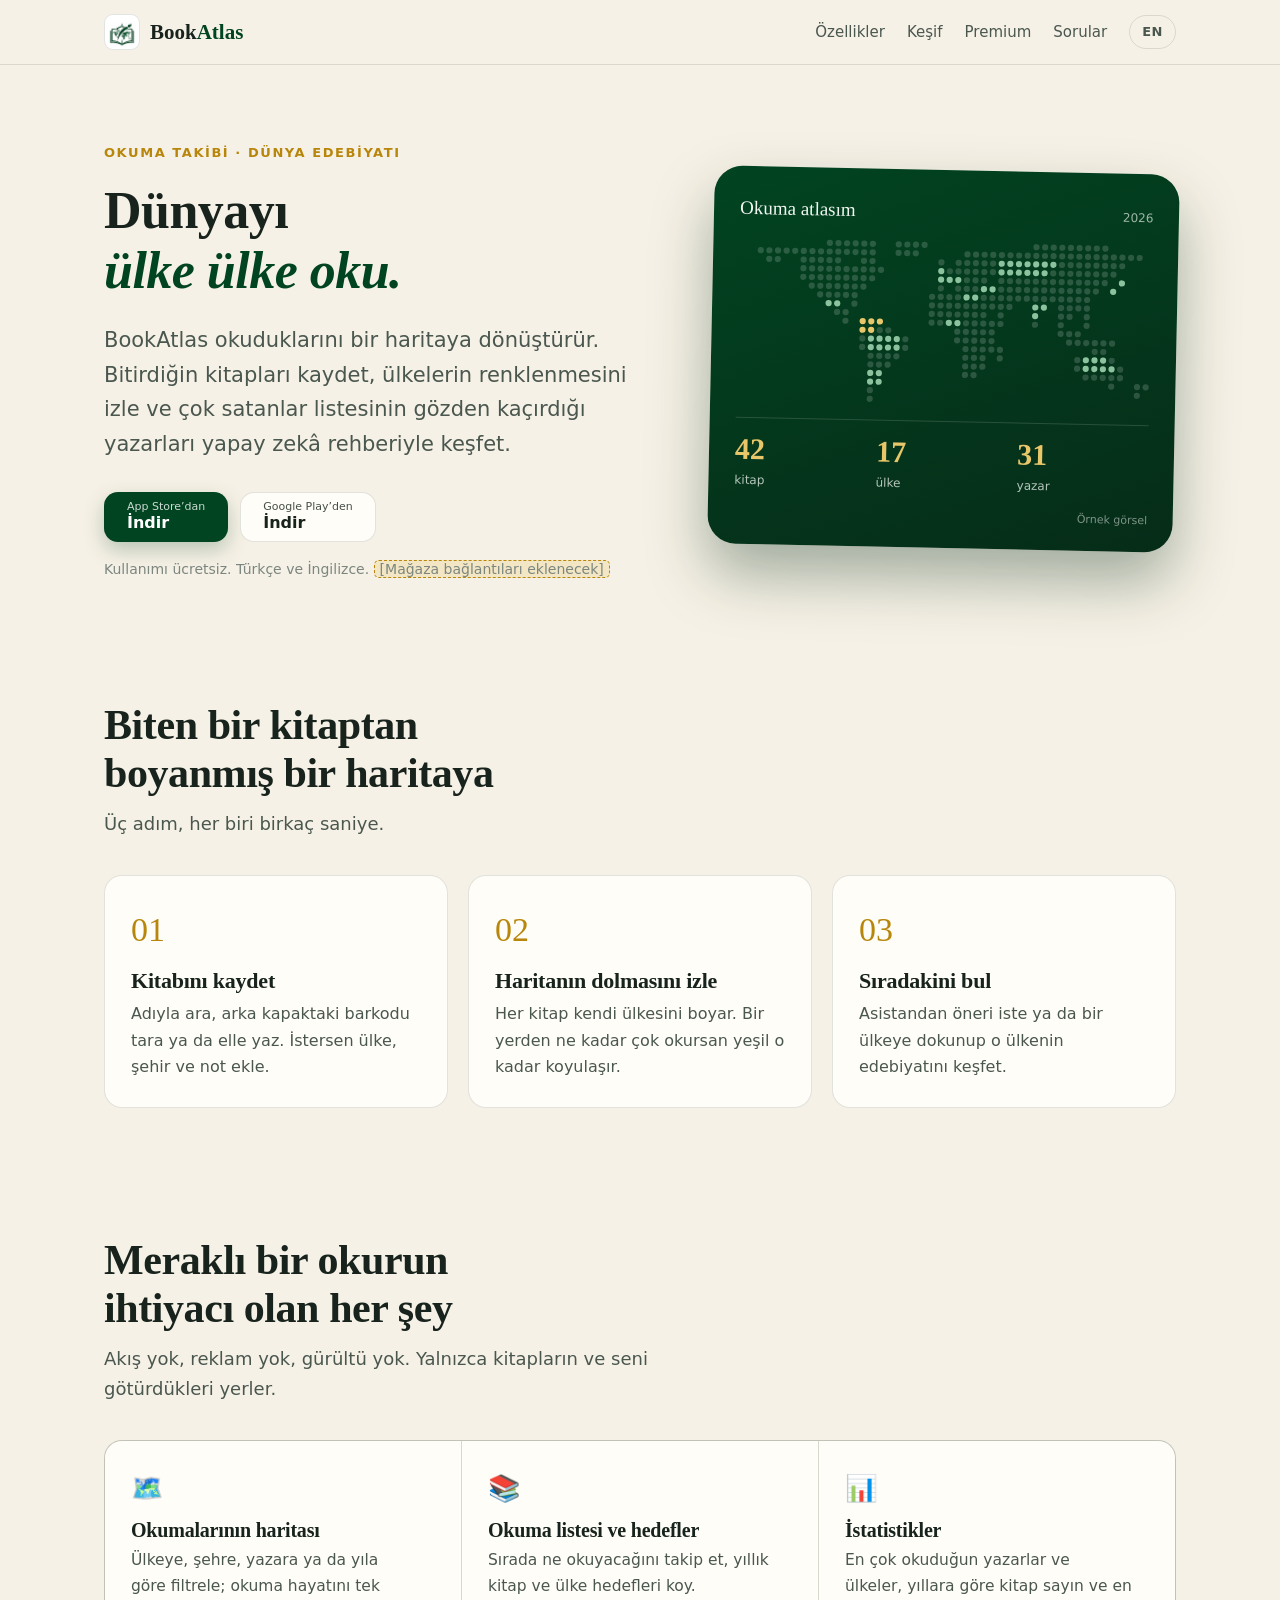
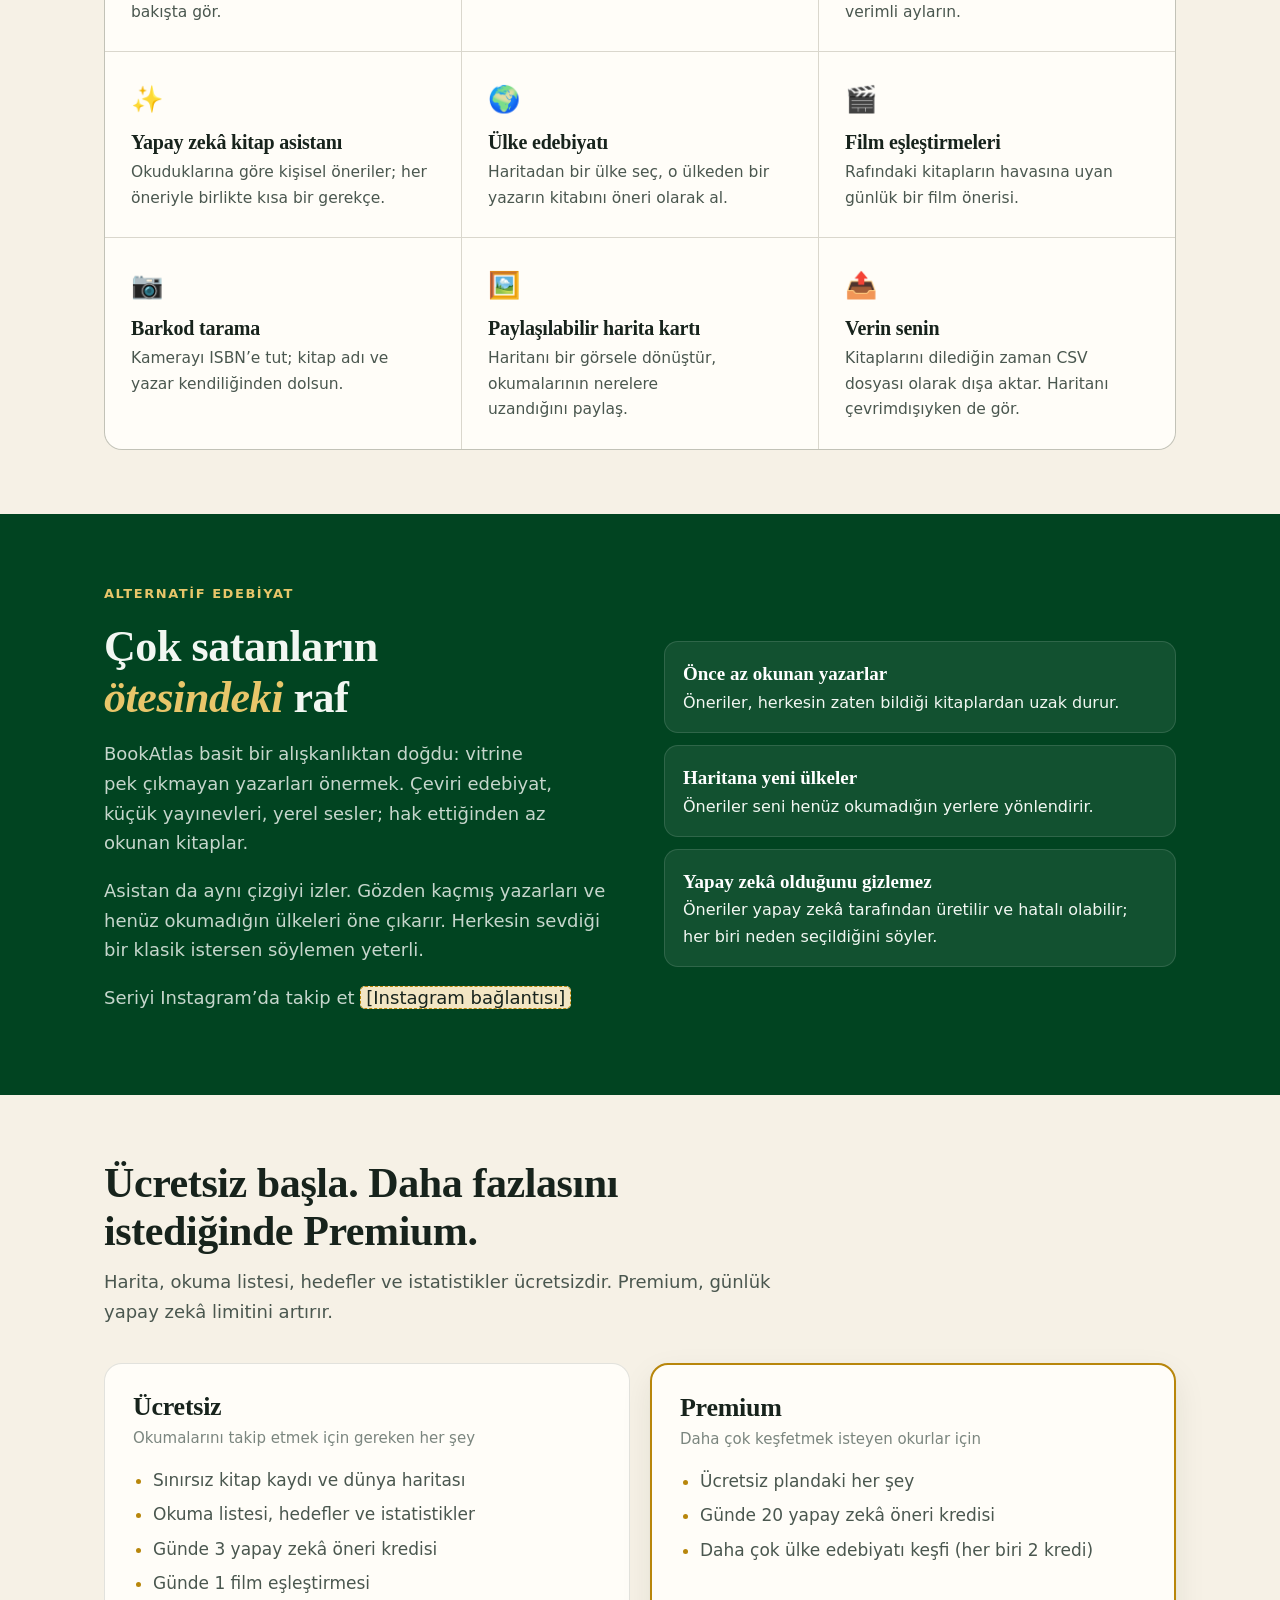
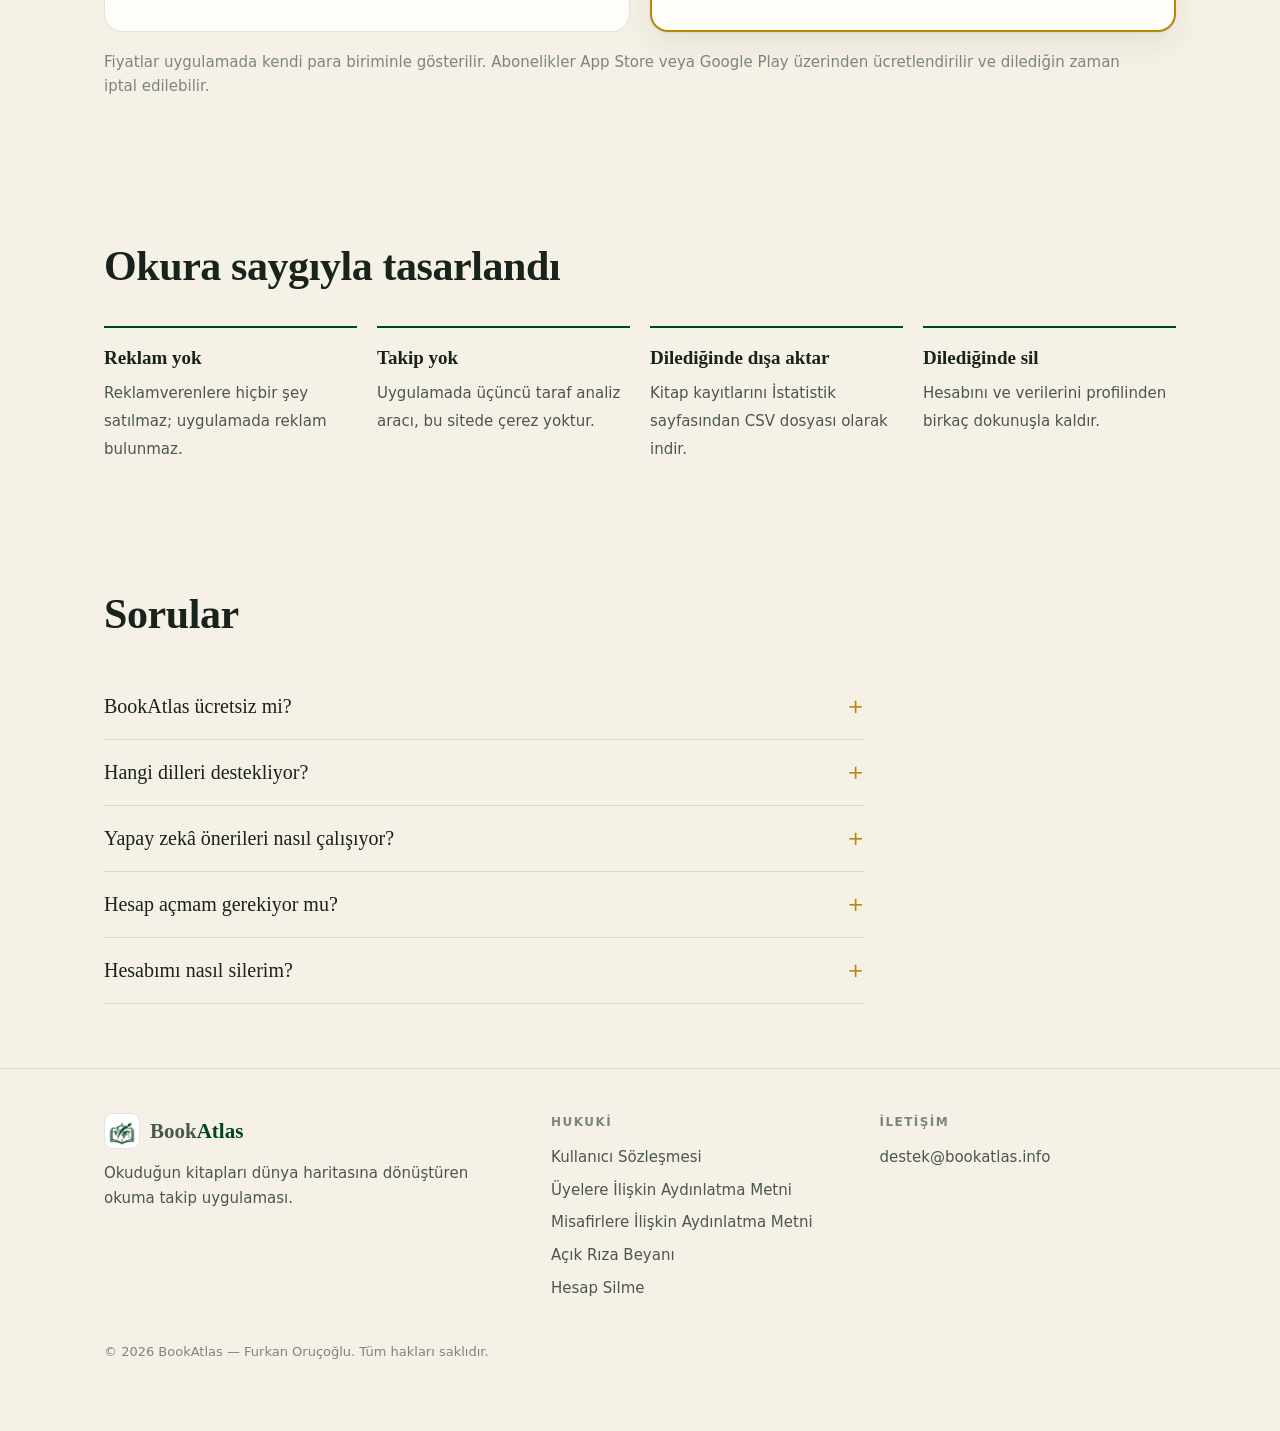
==== commit 6bef12ee: "Veri sorumlusu, destek adresi ve guncel metinlerdeki kosullar islendi - Veri sorumlusu ve destek e-p" ====
--- a/tr/index.html
+++ b/tr/index.html
@@ -113,11 +113,11 @@
     <div>
       <h4>İletişim</h4>
       <ul>
-        <li><mark class="todo">[e-posta adresi]</mark></li>
-        <li><mark class="todo">[Instagram bağlantısı]</mark></li>
+        <li><a href="mailto:destek@bookatlas.info">destek@bookatlas.info</a></li>
+        
       </ul>
     </div>
-    <p class="fine">© 2026 BookAtlas. Tüm hakları saklıdır.</p>
+    <p class="fine">© 2026 BookAtlas — Furkan Oruçoğlu. Tüm hakları saklıdır.</p>
   </div>
 </footer>
 </body>
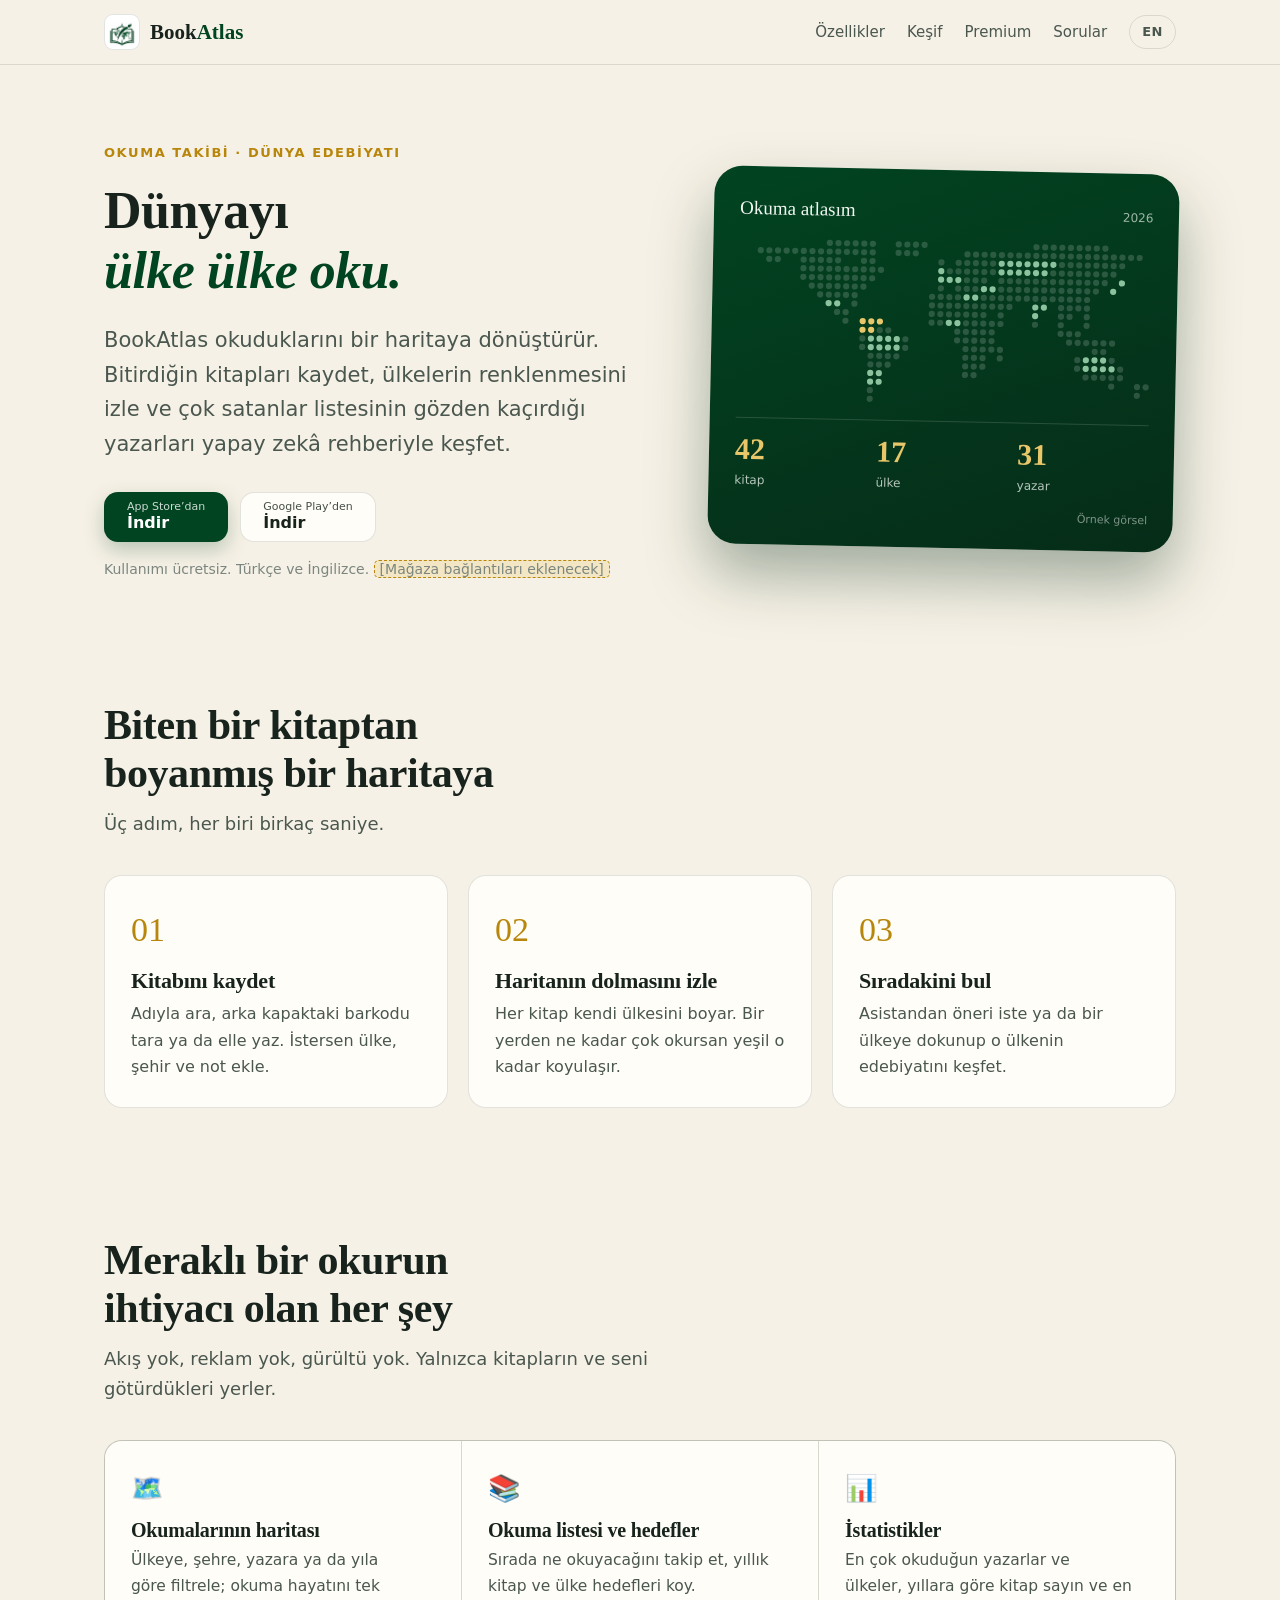
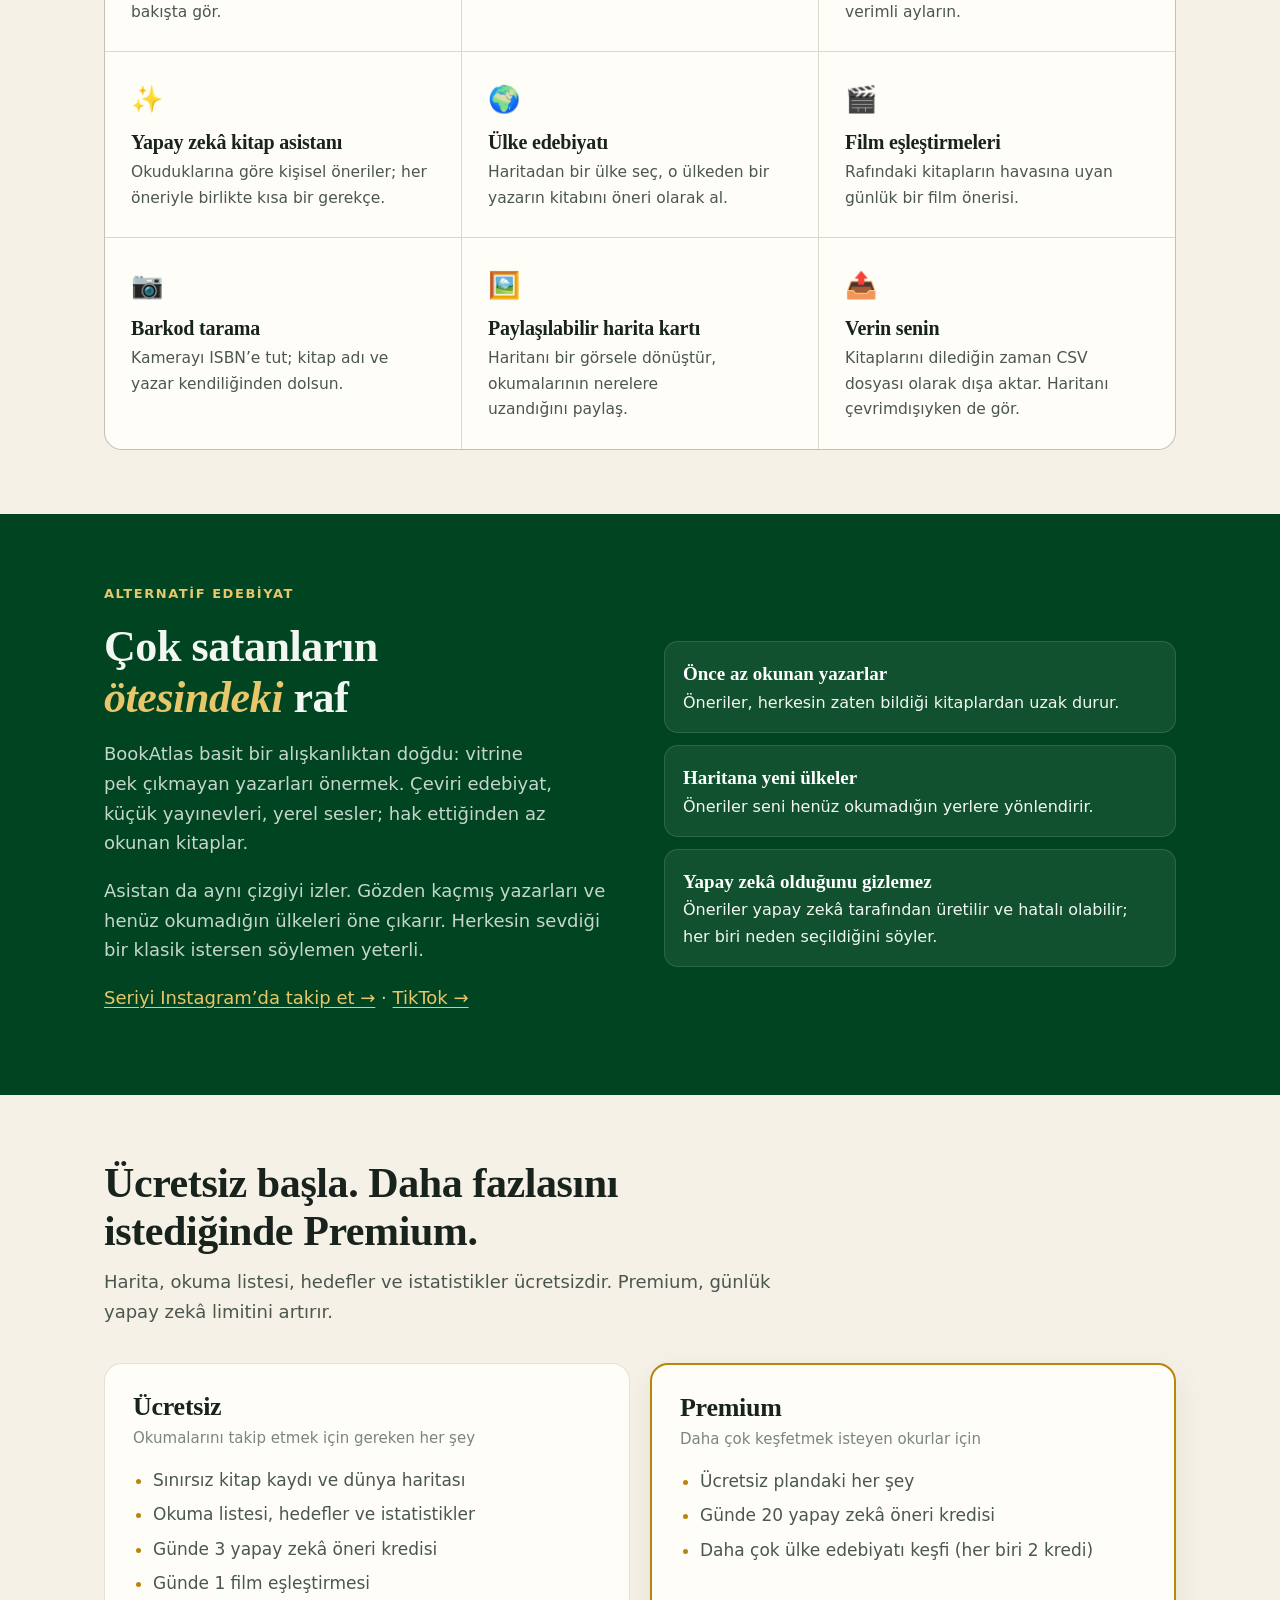
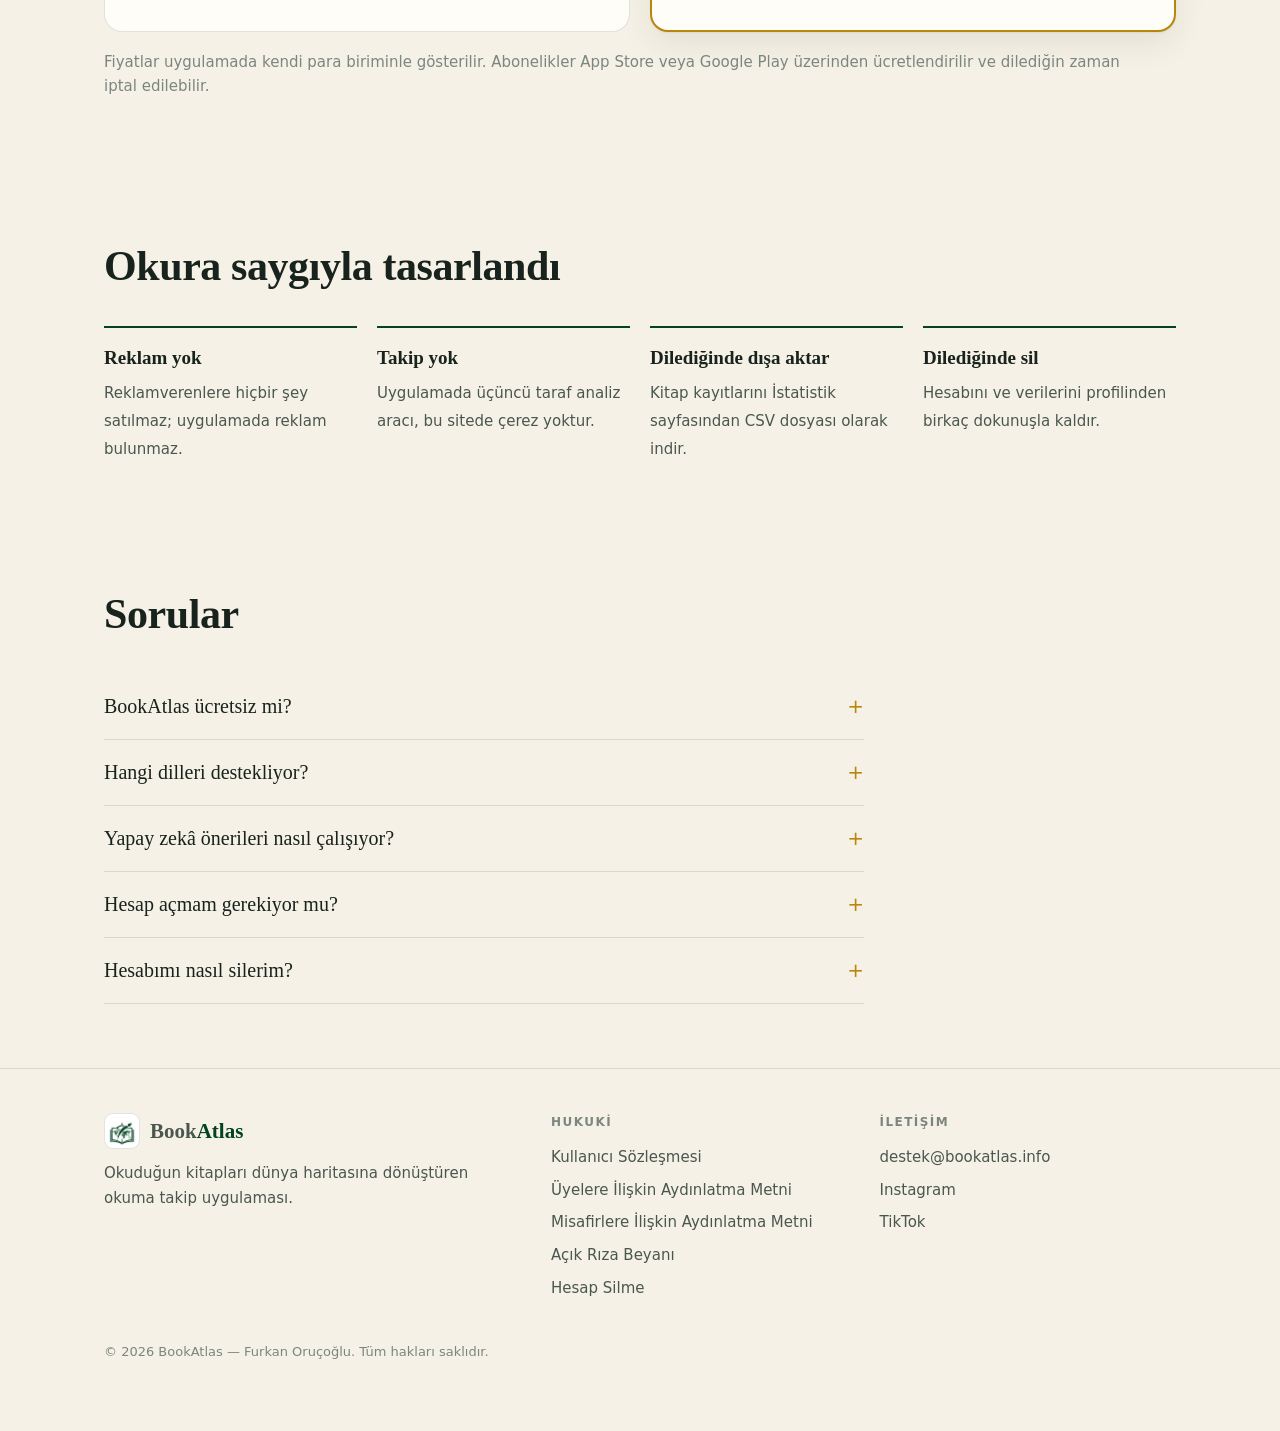
==== commit 1a304924: "Instagram ve TikTok baglantilari eklendi Co-Authored-By: Claude Fable 5.2 <noreply@anthropic.com>" ====
--- a/tr/index.html
+++ b/tr/index.html
@@ -71,7 +71,7 @@
       <h2>Çok satanların <em>ötesindeki</em> raf</h2>
       <p>BookAtlas basit bir alışkanlıktan doğdu: vitrine pek çıkmayan yazarları önermek. Çeviri edebiyat, küçük yayınevleri, yerel sesler; hak ettiğinden az okunan kitaplar.</p>
       <p>Asistan da aynı çizgiyi izler. Gözden kaçmış yazarları ve henüz okumadığın ülkeleri öne çıkarır. Herkesin sevdiği bir klasik istersen söylemen yeterli.</p>
-      <p>Seriyi Instagram’da takip et <mark class="todo">[Instagram bağlantısı]</mark></p>
+      <p><a href="https://www.instagram.com/bookatlasapp/" rel="noopener">Seriyi Instagram’da takip et →</a> · <a href="https://www.tiktok.com/@bookatlasapp" rel="noopener">TikTok →</a></p>
     </div>
     <ul class="shelf"><li><b>Önce az okunan yazarlar</b>Öneriler, herkesin zaten bildiği kitaplardan uzak durur.</li><li><b>Haritana yeni ülkeler</b>Öneriler seni henüz okumadığın yerlere yönlendirir.</li><li><b>Yapay zekâ olduğunu gizlemez</b>Öneriler yapay zekâ tarafından üretilir ve hatalı olabilir; her biri neden seçildiğini söyler.</li></ul>
   </div>
@@ -114,7 +114,7 @@
       <h4>İletişim</h4>
       <ul>
         <li><a href="mailto:destek@bookatlas.info">destek@bookatlas.info</a></li>
-        
+        <li><a href="https://www.instagram.com/bookatlasapp/" rel="noopener">Instagram</a></li><li><a href="https://www.tiktok.com/@bookatlasapp" rel="noopener">TikTok</a></li>
       </ul>
     </div>
     <p class="fine">© 2026 BookAtlas — Furkan Oruçoğlu. Tüm hakları saklıdır.</p>
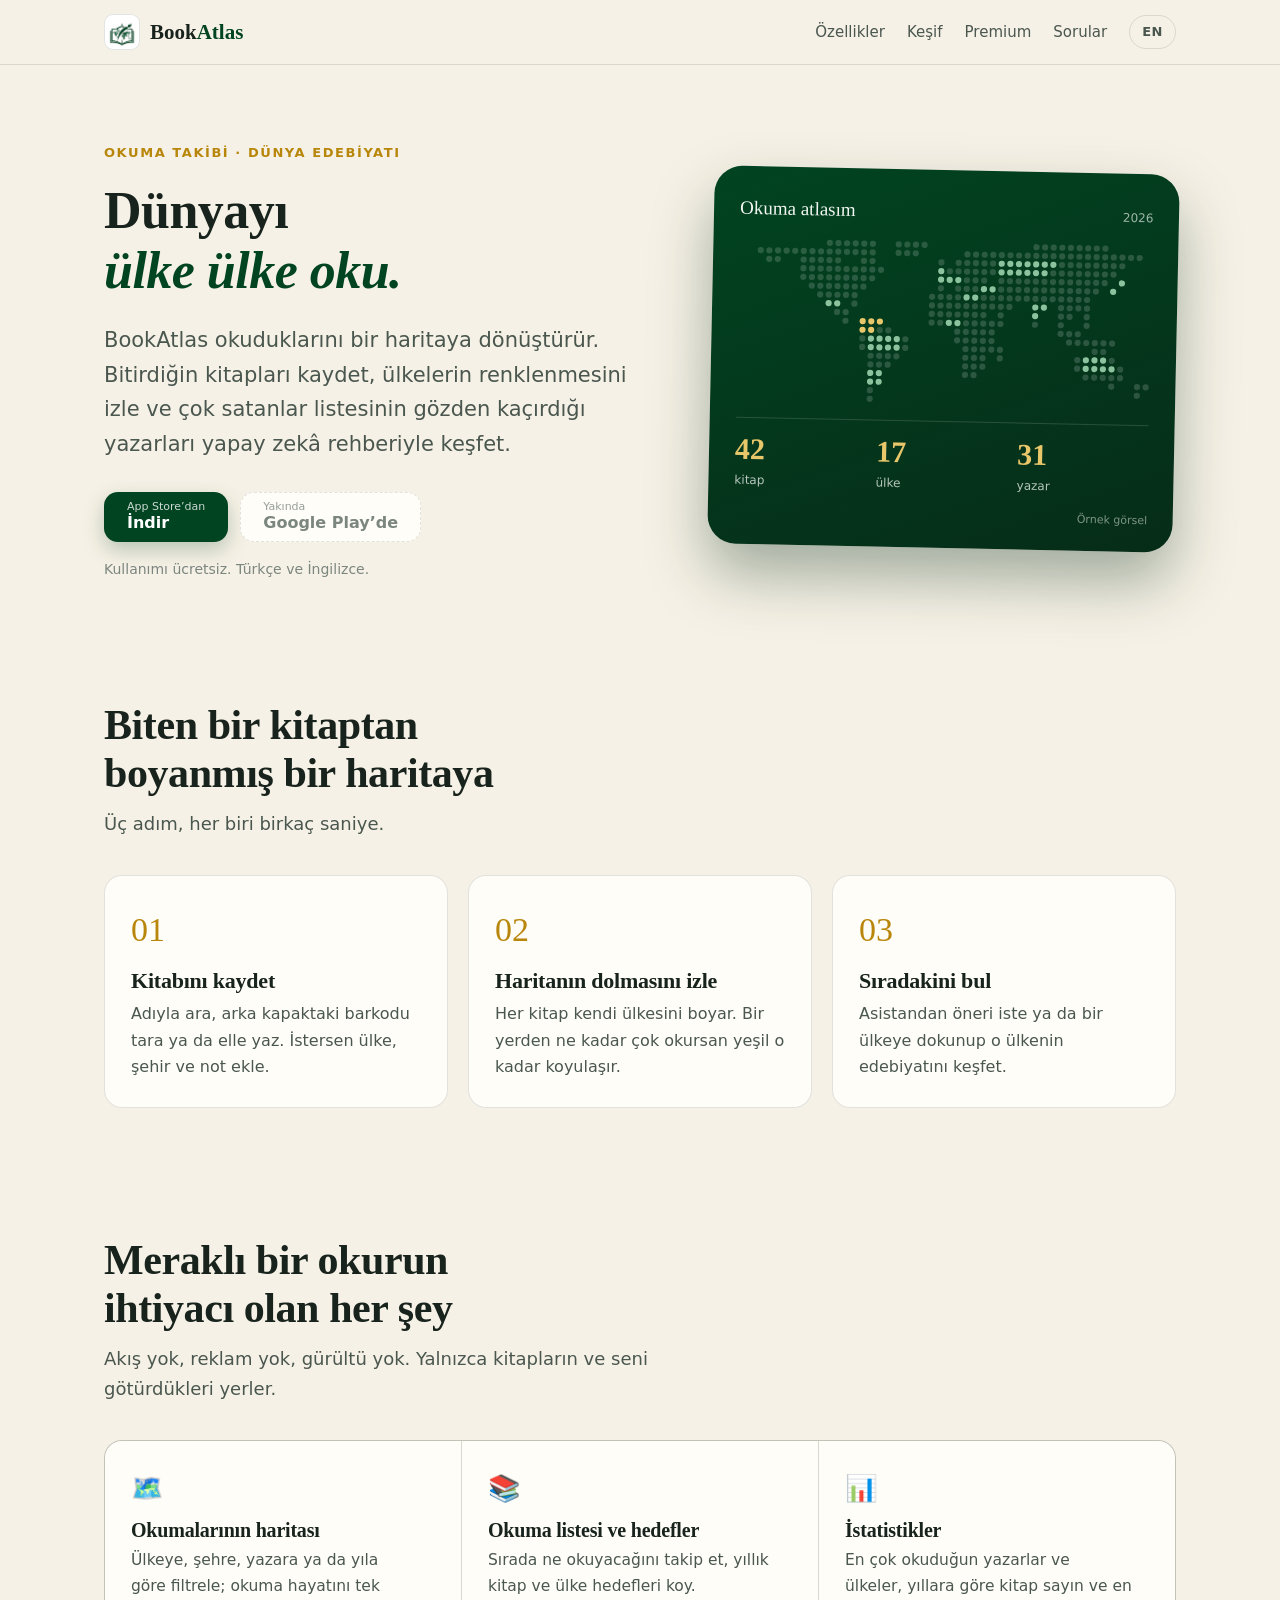
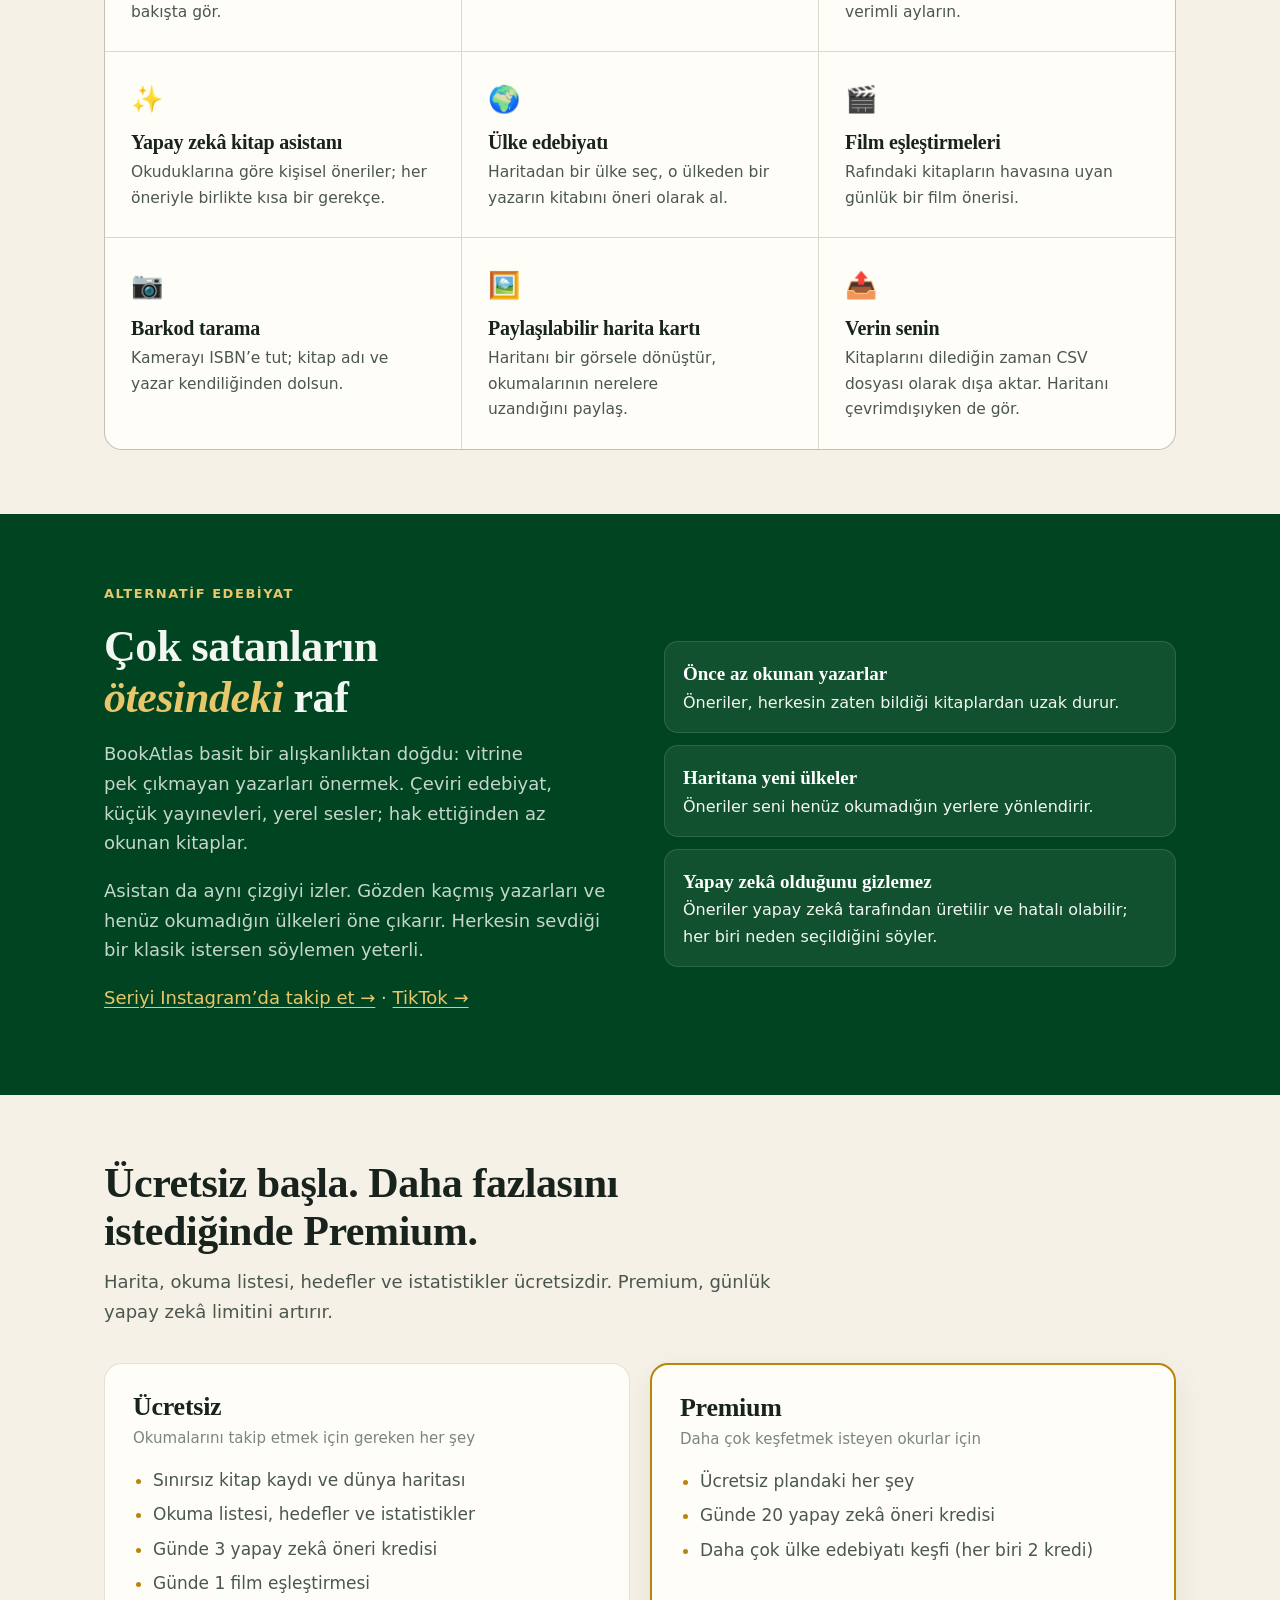
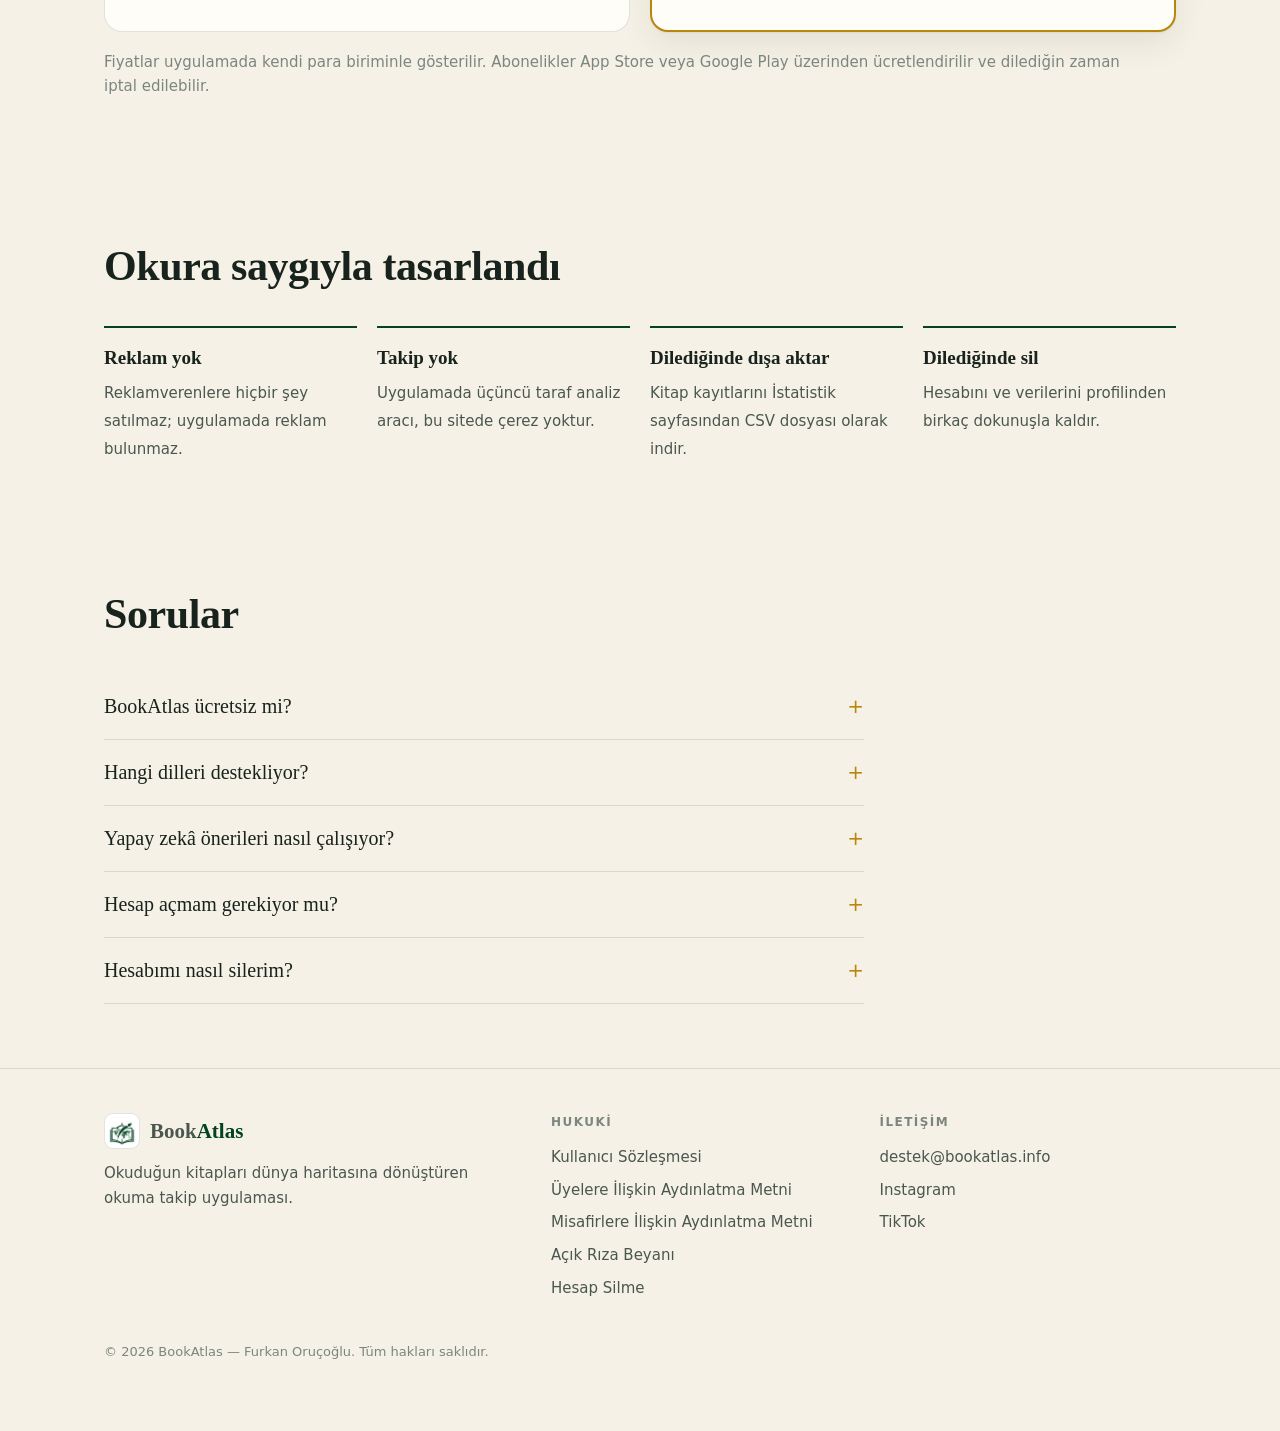
==== commit 58cb6493: "App Store baglantisi ve Google Play icin Yakinda rozeti eklendi Co-Authored-By: Claude Fable 5.2 <no" ====
--- a/tr/index.html
+++ b/tr/index.html
@@ -36,10 +36,10 @@
       <h1>Dünyayı<br><em>ülke ülke oku.</em></h1>
       <p class="lede">BookAtlas okuduklarını bir haritaya dönüştürür. Bitirdiğin kitapları kaydet, ülkelerin renklenmesini izle ve çok satanlar listesinin gözden kaçırdığı yazarları yapay zekâ rehberiyle keşfet.</p>
       <div class="cta" id="download">
-        <span class="btn btn-primary" aria-disabled="true"><span><small>App Store’dan</small>İndir</span></span>
-        <span class="btn btn-ghost" aria-disabled="true"><span><small>Google Play’den</small>İndir</span></span>
+        <a class="btn btn-primary" href="https://apps.apple.com/tr/app/bookatlas/id6760548958?l=tr" rel="noopener"><span><small>App Store’dan</small>İndir</span></a>
+        <span class="btn btn-ghost btn-soon" aria-disabled="true"><span><small>Yakında</small>Google Play’de</span></span>
       </div>
-      <p class="cta-note">Kullanımı ücretsiz. Türkçe ve İngilizce. <mark class="todo">[Mağaza bağlantıları eklenecek]</mark></p>
+      <p class="cta-note">Kullanımı ücretsiz. Türkçe ve İngilizce.</p>
     </div>
     <figure class="map-card" style="margin:0">
       <header>Okuma atlasım <span>2026</span></header>
--- a/assets/site.css
+++ b/assets/site.css
@@ -186,6 +186,12 @@
   background: var(--paper);
 }
 .btn-ghost:hover { color: var(--ink); }
+.btn-soon {
+  border-style: dashed;
+  color: var(--ink-faint);
+  cursor: default;
+}
+.btn-soon:hover { transform: none; color: var(--ink-faint); }
 .btn small {
   display: block;
   font-size: 11px;
